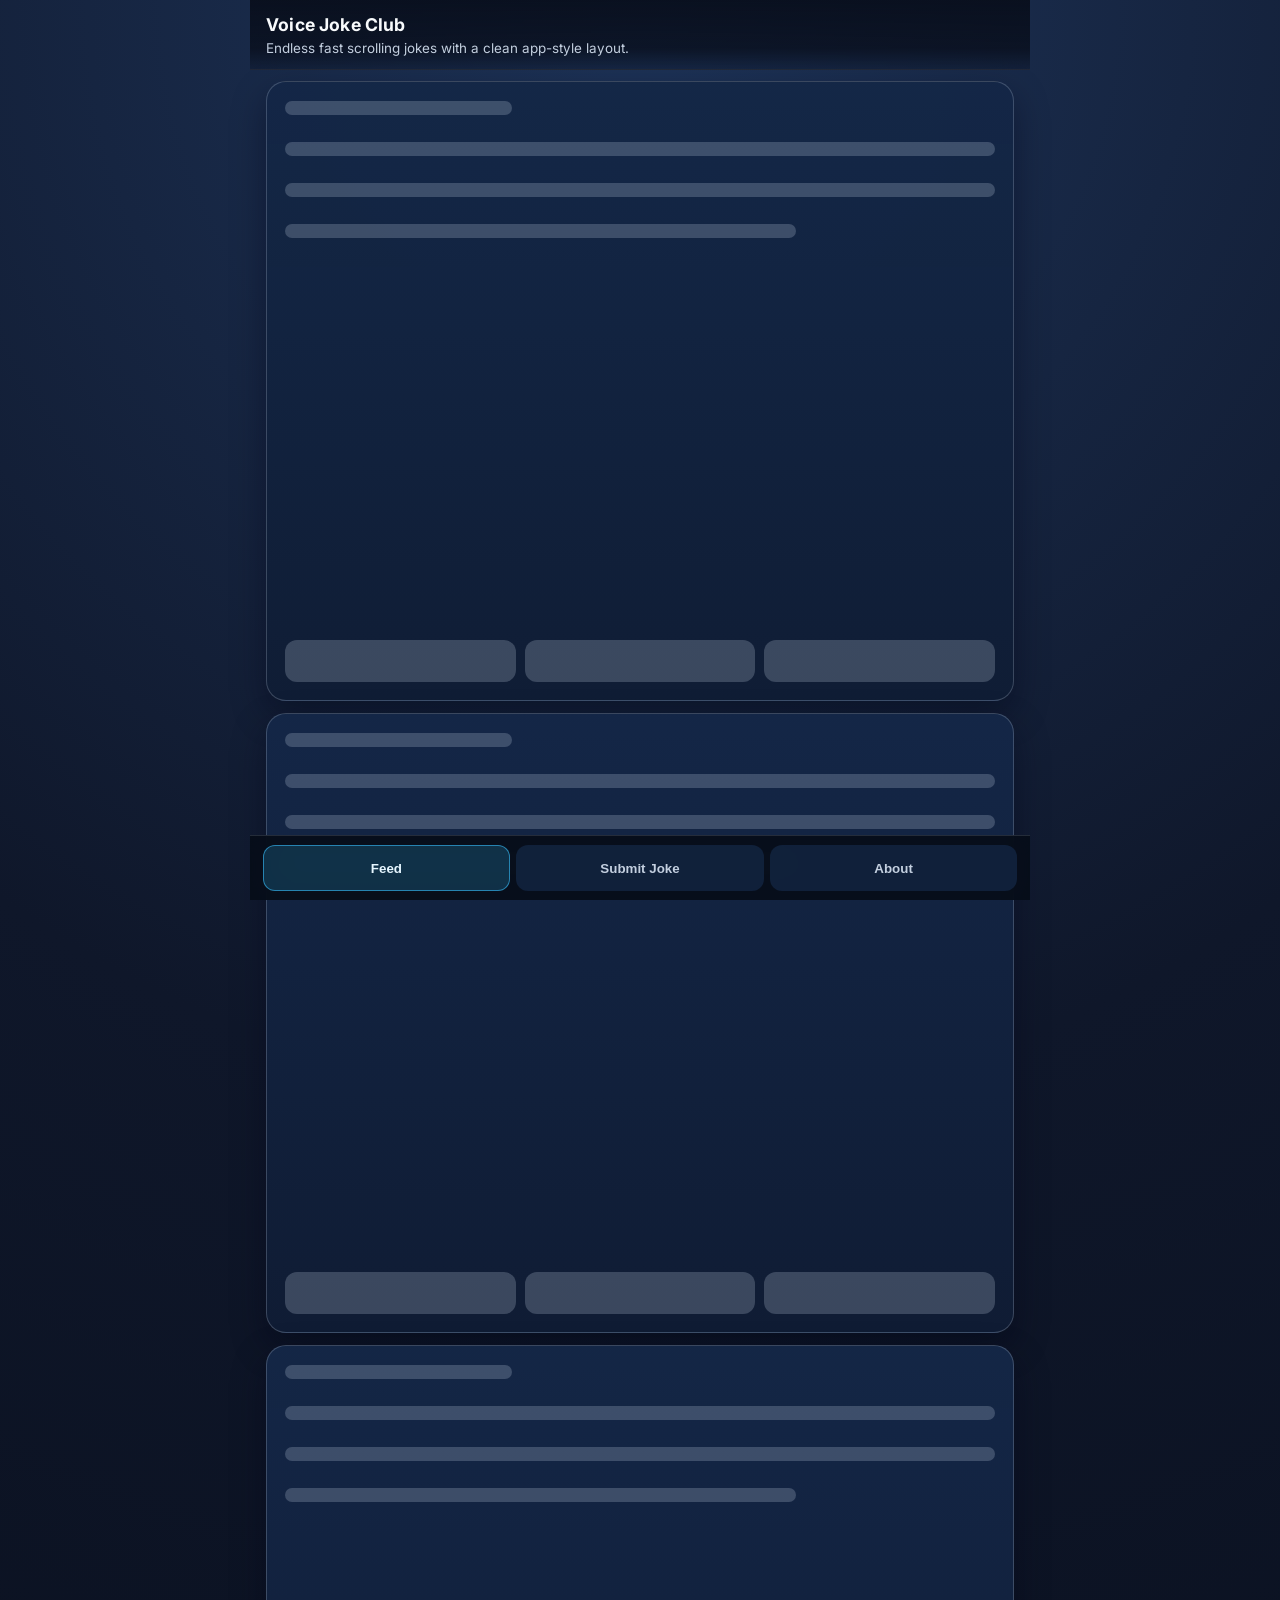
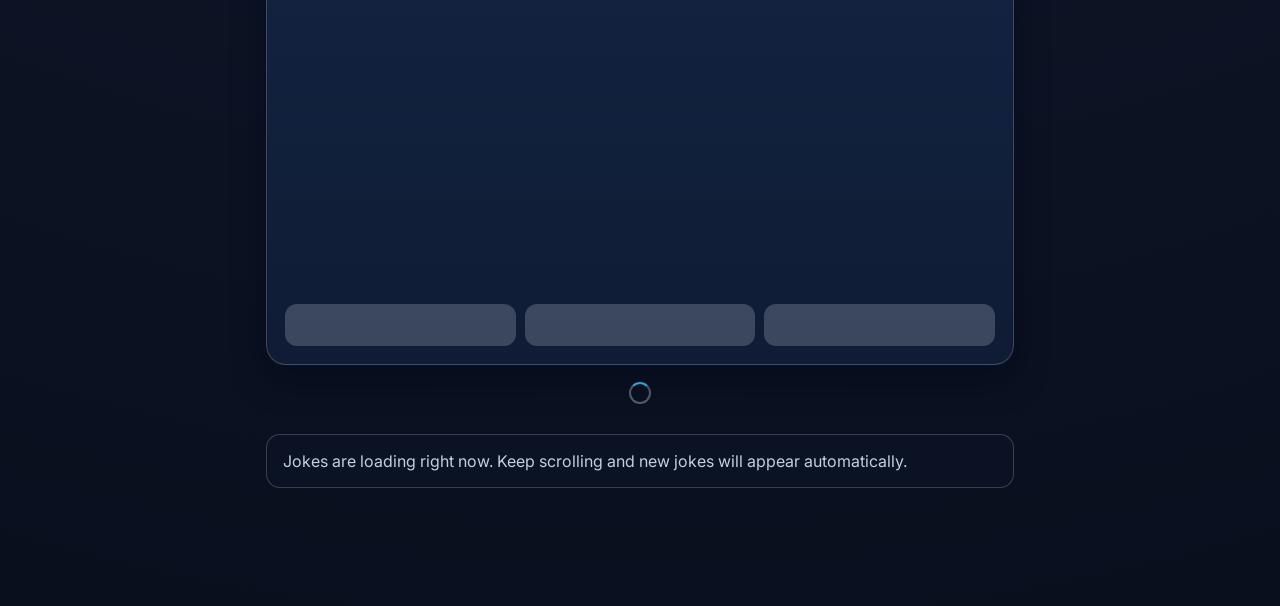
==== index.html @ 11e308ff "Refactor app shell with infinite feed and hidden monetization modules Co-authored-by: salimseydou-ma" ====
<!DOCTYPE html>
<html lang="en" dir="ltr">
<head>
  <meta charset="UTF-8" />
  <meta name="viewport" content="width=device-width, initial-scale=1.0, viewport-fit=cover" />
  <title>Voice Joke Club</title>
  <meta
    name="description"
    content="A modern mobile-first joke app with endless scrolling, fast loading, and smooth app-like navigation."
  />
  <meta name="theme-color" content="#0f172a" />
  <meta name="application-name" content="Voice Joke Club" />
  <meta name="apple-mobile-web-app-capable" content="yes" />
  <meta name="apple-mobile-web-app-status-bar-style" content="black-translucent" />
  <meta name="apple-mobile-web-app-title" content="Joke Club" />
  <link rel="manifest" href="/manifest.json" />
  <link rel="icon" href="/icons/original-icon.svg" type="image/svg+xml" />
  <link rel="icon" href="/icons/favicon-32.png" sizes="32x32" type="image/png" />
  <link rel="apple-touch-icon" sizes="180x180" href="/icons/apple-touch-icon.png" />
  <link rel="preconnect" href="https://fonts.googleapis.com" />
  <link rel="preconnect" href="https://fonts.gstatic.com" crossorigin />
  <link
    rel="stylesheet"
    href="https://fonts.googleapis.com/css2?family=Inter:wght@400;500;600;700&display=swap"
  />
  <link rel="stylesheet" href="/app/styles/app.css" />
</head>
<body>
  <div class="app-shell">
    <header class="app-header" aria-label="Voice Joke Club header">
      <h1 class="app-title">Voice Joke Club</h1>
      <p class="app-subtitle">Endless fast scrolling jokes with a clean app-style layout.</p>
    </header>

    <main class="app-main" id="app-main">
      <section class="app-view is-active" data-view="/feed" aria-label="Joke feed section">
        <div class="feed-list" data-feed-list aria-live="polite"></div>
        <div class="skeleton-host" data-feed-skeleton hidden></div>
        <div class="feed-loading" data-feed-loading hidden>
          <div class="spinner" aria-label="Loading more jokes" role="status"></div>
        </div>
        <div class="feed-empty" data-feed-empty hidden>
          Jokes are loading right now. Keep scrolling and new jokes will appear automatically.
        </div>
        <div data-feed-sentinel aria-hidden="true"></div>
      </section>

      <section class="app-view" data-view="/submit" hidden aria-label="Submit joke section">
        <article class="section-card">
          <h2 class="section-title">Submit a Joke</h2>
          <p class="section-copy">
            Share your best clean joke with the community. Submissions are reviewed and can appear in
            the live feed.
          </p>
          <form class="submit-form" data-submit-form>
            <label for="submit-joke-text" class="section-copy">Your joke</label>
            <textarea
              id="submit-joke-text"
              class="submit-textarea"
              data-submit-text
              maxlength="480"
              placeholder="Write your joke here..."
              required
            ></textarea>
            <div class="submit-footer">
              <span class="submit-counter" data-submit-counter>0/480</span>
              <button class="submit-button" data-submit-button type="submit">Submit Joke</button>
            </div>
          </form>
        </article>
      </section>

      <section class="app-view" data-view="/about" hidden aria-label="About section">
        <article class="section-card">
          <h2 class="section-title">About Voice Joke Club</h2>
          <p class="section-copy">
            Voice Joke Club is focused on one thing: fast, readable jokes in a mobile-first feed that
            feels smooth on every swipe. The app is optimized for performance, local saving, and
            effortless sharing.
          </p>
          <p class="section-copy">
            New jokes are fetched incrementally to keep loading light and responsive. You can keep
            scrolling and the feed will continue loading fresh content in the background.
          </p>
        </article>
      </section>

      <section class="app-view" data-view="/future-premium" hidden aria-label="Future premium info">
        <article class="section-card">
          <h2 class="section-title">Premium is under development</h2>
          <p class="section-copy">
            We are building premium capabilities carefully behind the scenes to ensure quality and
            reliability.
          </p>
          <p class="section-copy">
            Free jokes remain fully available while this work continues. Thanks for enjoying the app.
          </p>
        </article>
      </section>
    </main>

    <nav class="tab-bar" aria-label="Main app sections">
      <button class="tab-button is-active" data-tab-route="/feed" type="button">Feed</button>
      <button class="tab-button" data-tab-route="/submit" type="button">Submit Joke</button>
      <button class="tab-button" data-tab-route="/about" type="button">About</button>
    </nav>
    <div class="toast" data-toast role="status" aria-live="polite"></div>
  </div>

  <script type="module" src="/app/main.js"></script>
</body>
</html>
---- app/styles/app.css ----
:root {
  --bg: #0f172a;
  --surface: #111f3a;
  --surface-soft: #152948;
  --text: #f8fafc;
  --muted: #c3cfdf;
  --accent: #38bdf8;
  --accent-strong: #0ea5e9;
  --border: rgba(195, 207, 223, 0.24);
  --success: #22c55e;
  --danger: #ef4444;
  --safe-top: env(safe-area-inset-top, 0px);
  --safe-bottom: env(safe-area-inset-bottom, 0px);
}

* {
  box-sizing: border-box;
}

html,
body {
  margin: 0;
  min-height: 100%;
  font-family: "Inter", "Segoe UI", Roboto, Arial, sans-serif;
  background: radial-gradient(circle at top, #1d3358 0%, #0f172a 48%, #090f1d 100%);
  color: var(--text);
}

body {
  display: flex;
  justify-content: center;
}

.app-shell {
  width: 100%;
  max-width: 780px;
  min-height: 100vh;
  padding-bottom: calc(86px + var(--safe-bottom));
}

.app-header {
  position: sticky;
  top: 0;
  z-index: 20;
  padding: calc(0.9rem + var(--safe-top)) 1rem 0.8rem;
  backdrop-filter: blur(12px);
  background: linear-gradient(
    180deg,
    rgba(9, 15, 29, 0.95) 0%,
    rgba(9, 15, 29, 0.82) 70%,
    rgba(9, 15, 29, 0.32) 100%
  );
  border-bottom: 1px solid rgba(195, 207, 223, 0.12);
}

.app-title {
  margin: 0;
  font-size: 1.1rem;
  letter-spacing: 0.01em;
}

.app-subtitle {
  margin: 0.3rem 0 0;
  color: var(--muted);
  font-size: 0.84rem;
}

.app-main {
  padding: 0.7rem 0.8rem 1.2rem;
}

.app-view {
  display: none;
}

.app-view.is-active {
  display: block;
  animation: fade-in 200ms ease;
}

@keyframes fade-in {
  from {
    opacity: 0.2;
    transform: translateY(4px);
  }
  to {
    opacity: 1;
    transform: translateY(0);
  }
}

.feed-list {
  display: flex;
  flex-direction: column;
  gap: 0.75rem;
  scroll-snap-type: y proximity;
}

.joke-card {
  border: 1px solid var(--border);
  border-radius: 20px;
  background: linear-gradient(180deg, rgba(20, 39, 71, 0.98), rgba(16, 29, 53, 0.96));
  min-height: min(82vh, 640px);
  padding: 1rem;
  display: flex;
  flex-direction: column;
  justify-content: space-between;
  gap: 1rem;
  box-shadow: 0 14px 34px rgba(2, 6, 23, 0.4);
  scroll-snap-align: start;
}

.joke-card-header {
  display: flex;
  justify-content: space-between;
  align-items: center;
  gap: 0.6rem;
  font-size: 0.82rem;
  color: var(--muted);
}

.joke-source {
  padding: 0.24rem 0.56rem;
  border-radius: 999px;
  border: 1px solid var(--border);
  background: rgba(56, 189, 248, 0.08);
}

.joke-meta {
  font-weight: 600;
}

.joke-text {
  margin: 0;
  font-size: clamp(1.12rem, 1.4vw + 0.96rem, 1.6rem);
  line-height: 1.5;
  color: #f2f7ff;
  white-space: pre-line;
}

.joke-actions {
  display: grid;
  grid-template-columns: repeat(3, minmax(0, 1fr));
  gap: 0.55rem;
}

.action-button {
  min-height: 44px;
  border: 1px solid var(--border);
  border-radius: 12px;
  background: rgba(15, 23, 42, 0.46);
  color: var(--text);
  font-weight: 600;
  cursor: pointer;
}

.action-button:active {
  transform: scale(0.98);
}

.action-button[data-saved="true"] {
  border-color: rgba(34, 197, 94, 0.65);
  background: rgba(34, 197, 94, 0.15);
}

.feed-loading {
  display: flex;
  align-items: center;
  justify-content: center;
  min-height: 56px;
  color: var(--muted);
  font-size: 0.9rem;
}

.spinner {
  width: 22px;
  height: 22px;
  border-radius: 50%;
  border: 2px solid rgba(195, 207, 223, 0.4);
  border-top-color: var(--accent);
  animation: spin 0.8s linear infinite;
}

@keyframes spin {
  to {
    transform: rotate(360deg);
  }
}

.skeleton-host {
  display: grid;
  gap: 0.75rem;
}

.skeleton-card {
  min-height: min(70vh, 500px);
  overflow: hidden;
  position: relative;
}

.skeleton-card::after {
  content: "";
  position: absolute;
  inset: 0;
  transform: translateX(-100%);
  background: linear-gradient(
    90deg,
    rgba(255, 255, 255, 0) 0%,
    rgba(255, 255, 255, 0.12) 50%,
    rgba(255, 255, 255, 0) 100%
  );
  animation: shimmer 1.5s infinite;
}

@keyframes shimmer {
  to {
    transform: translateX(100%);
  }
}

.skeleton-line {
  height: 14px;
  border-radius: 8px;
  background: rgba(195, 207, 223, 0.24);
  margin-bottom: 0.7rem;
}

.skeleton-line.short {
  width: 32%;
}

.skeleton-line.medium {
  width: 72%;
}

.skeleton-actions {
  margin-top: auto;
  display: grid;
  grid-template-columns: repeat(3, minmax(0, 1fr));
  gap: 0.55rem;
}

.skeleton-chip {
  height: 42px;
  border-radius: 12px;
  background: rgba(195, 207, 223, 0.24);
}

.feed-empty {
  margin: 0.8rem 0;
  padding: 1rem;
  border: 1px solid var(--border);
  border-radius: 14px;
  background: rgba(15, 23, 42, 0.42);
  color: var(--muted);
}

.section-card {
  border: 1px solid var(--border);
  border-radius: 18px;
  background: rgba(17, 31, 58, 0.95);
  padding: 1rem;
}

.section-title {
  margin: 0;
  font-size: 1.15rem;
}

.section-copy {
  margin-top: 0.75rem;
  line-height: 1.6;
  color: var(--muted);
}

.submit-form {
  display: grid;
  gap: 0.75rem;
  margin-top: 0.8rem;
}

.submit-textarea {
  width: 100%;
  min-height: 190px;
  resize: vertical;
  border: 1px solid var(--border);
  border-radius: 14px;
  padding: 0.9rem;
  background: rgba(11, 19, 35, 0.82);
  color: var(--text);
  font: inherit;
  line-height: 1.5;
}

.submit-footer {
  display: flex;
  justify-content: space-between;
  align-items: center;
  gap: 0.7rem;
}

.submit-counter {
  font-size: 0.82rem;
  color: var(--muted);
}

.submit-button {
  min-height: 44px;
  padding: 0.5rem 1rem;
  border: 1px solid transparent;
  border-radius: 12px;
  background: linear-gradient(180deg, var(--accent), var(--accent-strong));
  color: #05263a;
  font-weight: 700;
  cursor: pointer;
}

.submit-button:disabled {
  opacity: 0.64;
  cursor: not-allowed;
}

.tab-bar {
  position: fixed;
  left: 50%;
  bottom: 0;
  transform: translateX(-50%);
  width: min(780px, 100%);
  display: grid;
  grid-template-columns: repeat(3, minmax(0, 1fr));
  gap: 0.4rem;
  padding: 0.55rem 0.8rem calc(0.55rem + var(--safe-bottom));
  border-top: 1px solid rgba(195, 207, 223, 0.16);
  background: rgba(7, 13, 25, 0.94);
  backdrop-filter: blur(12px);
  z-index: 30;
}

.tab-button {
  min-height: 46px;
  border: 1px solid transparent;
  border-radius: 12px;
  background: rgba(21, 41, 72, 0.7);
  color: var(--muted);
  font-weight: 600;
}

.tab-button.is-active {
  color: #e6f6ff;
  border-color: rgba(56, 189, 248, 0.6);
  background: rgba(56, 189, 248, 0.2);
}

.toast {
  position: fixed;
  left: 50%;
  bottom: calc(78px + var(--safe-bottom));
  transform: translate(-50%, 18px);
  border-radius: 11px;
  border: 1px solid transparent;
  padding: 0.6rem 0.9rem;
  font-size: 0.86rem;
  opacity: 0;
  pointer-events: none;
  transition: opacity 160ms ease, transform 160ms ease;
  z-index: 40;
}

.toast.is-visible {
  opacity: 1;
  transform: translate(-50%, 0);
}

.toast.is-success {
  background: rgba(34, 197, 94, 0.16);
  border-color: rgba(34, 197, 94, 0.48);
  color: #dcfce7;
}

.toast.is-error {
  background: rgba(239, 68, 68, 0.16);
  border-color: rgba(239, 68, 68, 0.48);
  color: #fee2e2;
}

@media (min-width: 768px) {
  .app-main {
    padding-inline: 1rem;
  }

  .joke-card {
    min-height: min(76vh, 620px);
    padding: 1.15rem;
  }

  .joke-actions {
    grid-template-columns: repeat(3, max-content);
    justify-content: end;
  }

  .action-button {
    min-width: 94px;
    padding-inline: 0.8rem;
  }
}
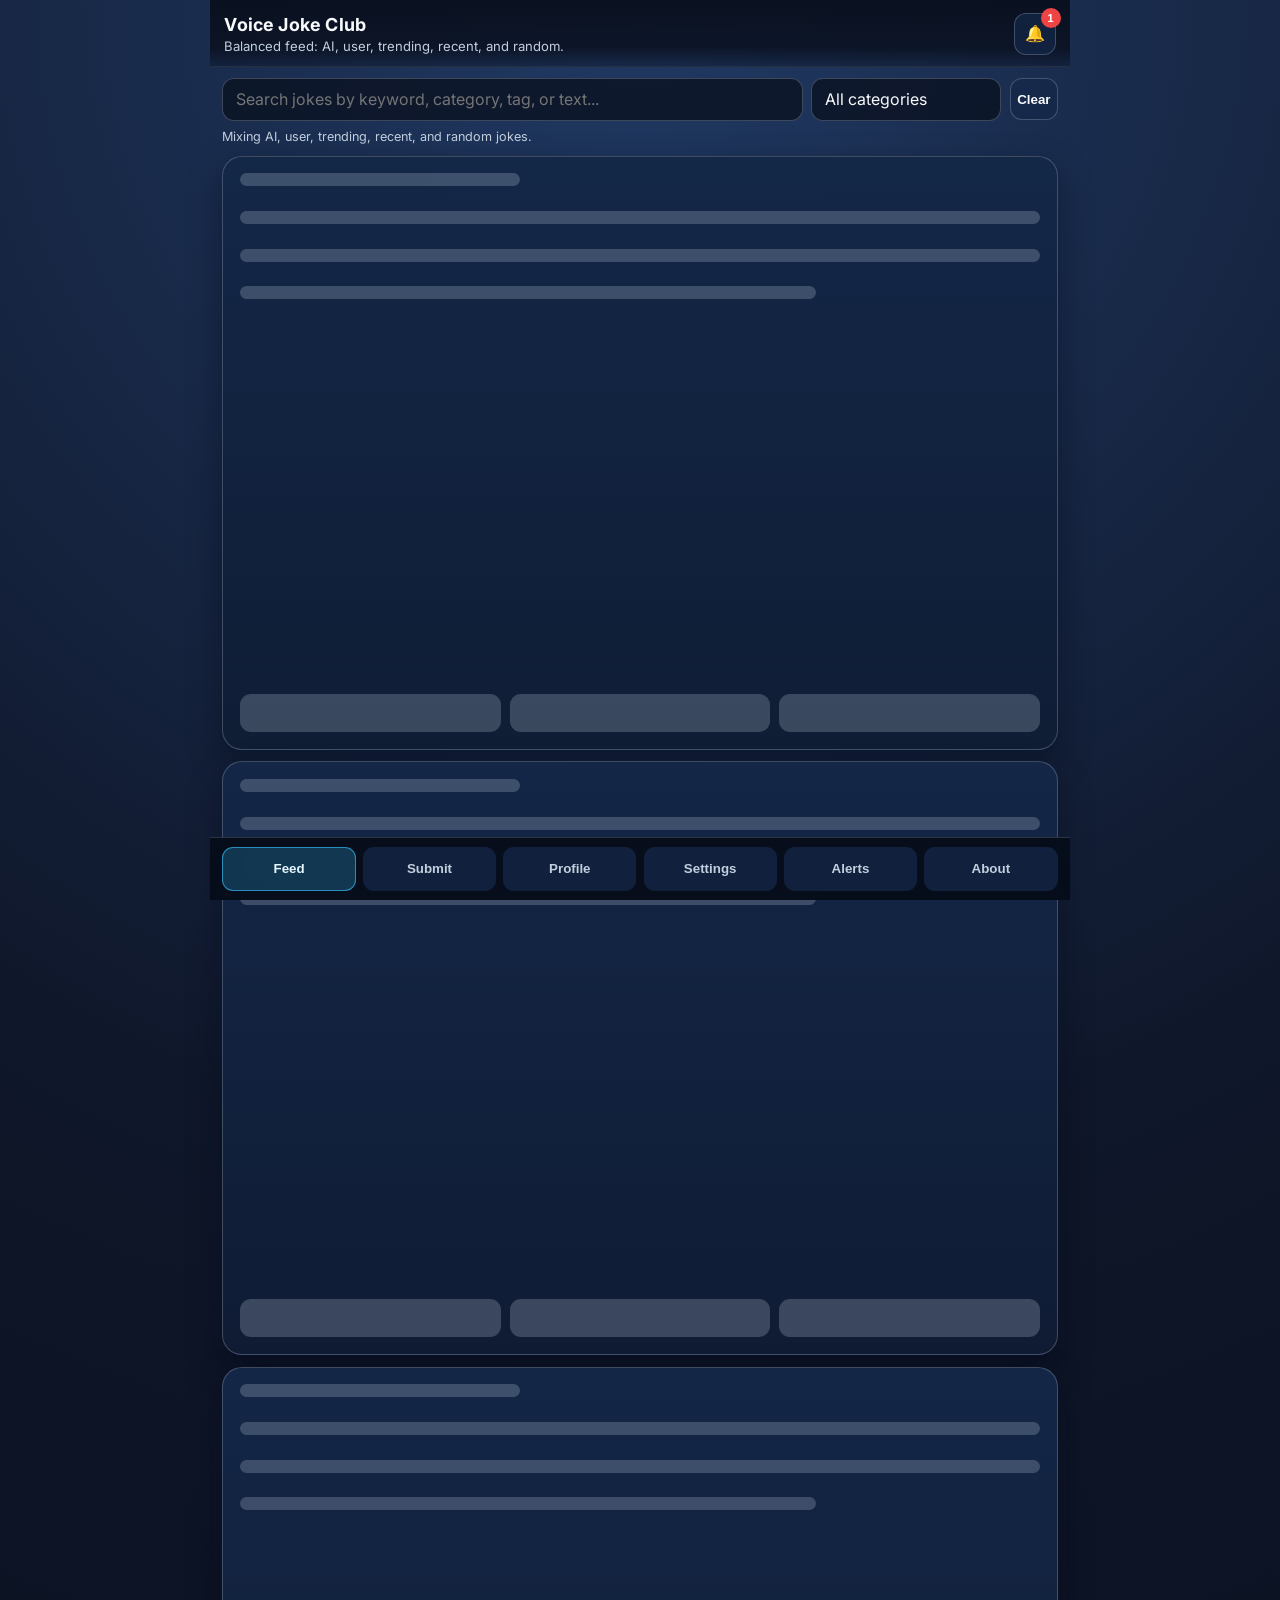
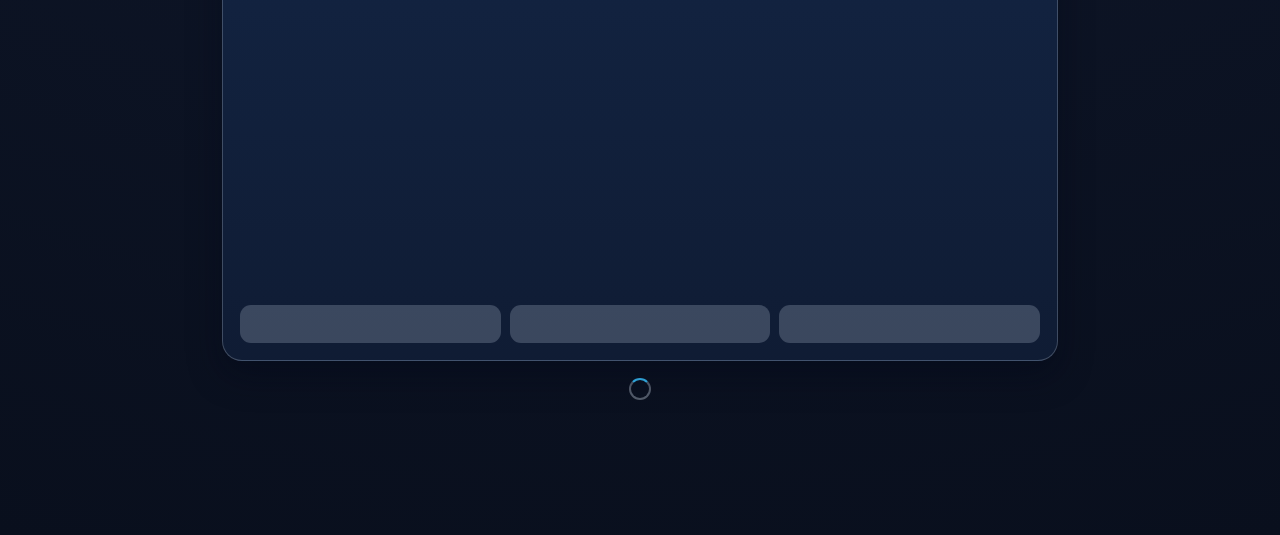
==== commit 2ddd5f79: "Upgrade app with mixed-source feed, search, interactions, auth, profile, settings, and notifications" ====
--- a/index.html
+++ b/index.html
@@ -6,10 +6,11 @@
   <title>Voice Joke Club</title>
   <meta
     name="description"
-    content="A modern mobile-first joke app with endless scrolling, fast loading, and smooth app-like navigation."
+    content="A mobile-first joke app with diverse infinite feed, search, interactions, profile tools, and smooth app navigation."
   />
   <meta name="theme-color" content="#0f172a" />
   <meta name="application-name" content="Voice Joke Club" />
+  <meta name="mobile-web-app-capable" content="yes" />
   <meta name="apple-mobile-web-app-capable" content="yes" />
   <meta name="apple-mobile-web-app-status-bar-style" content="black-translucent" />
   <meta name="apple-mobile-web-app-title" content="Joke Club" />
@@ -28,19 +29,54 @@
 <body>
   <div class="app-shell">
     <header class="app-header" aria-label="Voice Joke Club header">
-      <h1 class="app-title">Voice Joke Club</h1>
-      <p class="app-subtitle">Endless fast scrolling jokes with a clean app-style layout.</p>
+      <div class="app-header-row">
+        <div>
+          <h1 class="app-title">Voice Joke Club</h1>
+          <p class="app-subtitle">Balanced feed: AI, user, trending, recent, and random.</p>
+        </div>
+        <button class="icon-button" data-notifications-bell aria-label="Open notifications" aria-expanded="false">
+          <span aria-hidden="true">🔔</span>
+          <span class="notification-badge" data-notifications-badge hidden>0</span>
+        </button>
+      </div>
+
+      <section class="notification-panel" data-notification-panel hidden>
+        <div class="notification-panel-header">
+          <strong>Notifications</strong>
+          <button type="button" class="text-button" data-notification-panel-mark-all>Mark all read</button>
+        </div>
+        <div class="notification-panel-list" data-notification-panel-list></div>
+      </section>
     </header>
 
     <main class="app-main" id="app-main">
       <section class="app-view is-active" data-view="/feed" aria-label="Joke feed section">
+        <div class="feed-search">
+          <label class="sr-only" for="feed-search-input">Search jokes</label>
+          <input
+            id="feed-search-input"
+            data-feed-search-input
+            class="feed-search-input"
+            type="search"
+            placeholder="Search jokes by keyword, category, tag, or text..."
+            autocomplete="off"
+          />
+          <select data-feed-search-category class="feed-search-select" aria-label="Filter by category">
+            <option value="all">All categories</option>
+            <option value="random">Random</option>
+            <option value="dark">Dark</option>
+          </select>
+          <button type="button" class="feed-search-clear" data-feed-search-clear>Clear</button>
+          <p class="feed-search-meta" data-feed-search-meta></p>
+        </div>
+
         <div class="feed-list" data-feed-list aria-live="polite"></div>
         <div class="skeleton-host" data-feed-skeleton hidden></div>
         <div class="feed-loading" data-feed-loading hidden>
           <div class="spinner" aria-label="Loading more jokes" role="status"></div>
         </div>
         <div class="feed-empty" data-feed-empty hidden>
-          Jokes are loading right now. Keep scrolling and new jokes will appear automatically.
+          No jokes found. Try a new search term or keep scrolling for fresh content.
         </div>
         <div data-feed-sentinel aria-hidden="true"></div>
       </section>
@@ -49,8 +85,7 @@
         <article class="section-card">
           <h2 class="section-title">Submit a Joke</h2>
           <p class="section-copy">
-            Share your best clean joke with the community. Submissions are reviewed and can appear in
-            the live feed.
+            Share clean jokes with the community. Submissions can appear in the mixed feed.
           </p>
           <form class="submit-form" data-submit-form>
             <label for="submit-joke-text" class="section-copy">Your joke</label>
@@ -62,6 +97,19 @@
               placeholder="Write your joke here..."
               required
             ></textarea>
+            <div class="form-grid-two">
+              <label class="field-label">
+                Category
+                <select data-submit-category class="form-select">
+                  <option value="random">Random</option>
+                  <option value="dark">Dark</option>
+                </select>
+              </label>
+              <label class="field-label">
+                Tags (comma-separated)
+                <input type="text" data-submit-tags class="form-input" placeholder="work, family, tech" />
+              </label>
+            </div>
             <div class="submit-footer">
               <span class="submit-counter" data-submit-counter>0/480</span>
               <button class="submit-button" data-submit-button type="submit">Submit Joke</button>
@@ -70,17 +118,156 @@
         </article>
       </section>
 
+      <section class="app-view" data-view="/profile" hidden aria-label="Profile section">
+        <article class="section-card" data-profile-auth-card>
+          <h2 class="section-title">Sign in or create an account</h2>
+          <p class="section-copy">
+            Use username, email, and password. You may upload an optional profile picture.
+          </p>
+          <div class="profile-auth-grid">
+            <form class="mini-form" data-profile-login-form>
+              <h3 class="mini-form-title">Log in</h3>
+              <input class="form-input" type="email" name="email" placeholder="Email" required />
+              <input class="form-input" type="password" name="password" placeholder="Password" required />
+              <button class="submit-button" type="submit">Log in</button>
+            </form>
+
+            <form class="mini-form" data-profile-signup-form>
+              <h3 class="mini-form-title">Create account</h3>
+              <input class="form-input" type="text" name="username" placeholder="Username" required />
+              <input class="form-input" type="email" name="email" placeholder="Email" required />
+              <input class="form-input" type="password" name="password" placeholder="Password" required />
+              <label class="field-label">
+                Optional profile picture
+                <input class="form-input" type="file" name="avatar" accept="image/png,image/jpeg,image/webp" />
+              </label>
+              <button class="submit-button" type="submit">Create account</button>
+            </form>
+          </div>
+        </article>
+
+        <article class="section-card" data-profile-account-card hidden>
+          <div class="profile-summary">
+            <img src="" alt="Profile avatar" class="profile-avatar" data-profile-avatar />
+            <div>
+              <h2 class="section-title" data-profile-name>User</h2>
+              <p class="section-copy profile-email" data-profile-email></p>
+              <p class="section-copy profile-stats" data-profile-stats></p>
+            </div>
+            <button type="button" class="text-button" data-profile-logout>Log out</button>
+          </div>
+
+          <form class="mini-form" data-profile-edit-form>
+            <h3 class="mini-form-title">Edit account</h3>
+            <input class="form-input" type="text" name="displayName" placeholder="Display name" required />
+            <input class="form-input" type="text" name="phoneNumber" placeholder="Phone (optional)" />
+            <label class="field-label">
+              Update profile picture
+              <input class="form-input" type="file" name="avatar" accept="image/png,image/jpeg,image/webp" />
+            </label>
+            <button class="submit-button" type="submit">Save profile</button>
+          </form>
+
+          <div class="profile-collections">
+            <section class="mini-list-card">
+              <h3 class="mini-list-title">Saved jokes</h3>
+              <div data-profile-saved-list></div>
+            </section>
+            <section class="mini-list-card">
+              <h3 class="mini-list-title">Submitted jokes</h3>
+              <div data-profile-submitted-list></div>
+            </section>
+            <section class="mini-list-card">
+              <h3 class="mini-list-title">Reaction history</h3>
+              <div data-profile-reactions-list></div>
+            </section>
+          </div>
+        </article>
+      </section>
+
+      <section class="app-view" data-view="/settings" hidden aria-label="Settings section">
+        <article class="section-card">
+          <h2 class="section-title">Settings</h2>
+          <p class="section-copy">
+            Personal preferences, privacy controls, and social links are managed here only.
+          </p>
+          <form class="settings-form" data-settings-form>
+            <div class="settings-group">
+              <h3>Appearance</h3>
+              <label class="field-label">
+                Theme
+                <select name="theme" class="form-select">
+                  <option value="dark">Dark</option>
+                  <option value="light">Light</option>
+                  <option value="system">System</option>
+                </select>
+              </label>
+              <label class="checkbox-row">
+                <input type="checkbox" name="compactCards" />
+                Compact cards
+              </label>
+            </div>
+
+            <div class="settings-group">
+              <h3>Notifications</h3>
+              <label class="checkbox-row"><input type="checkbox" name="notifNewJokes" /> New jokes</label>
+              <label class="checkbox-row"><input type="checkbox" name="notifReplies" /> Comment replies</label>
+              <label class="checkbox-row"><input type="checkbox" name="notifUpdates" /> Feature updates</label>
+              <label class="checkbox-row"><input type="checkbox" name="notifActivity" /> User activity</label>
+            </div>
+
+            <div class="settings-group">
+              <h3>Privacy</h3>
+              <label class="field-label">
+                Profile visibility
+                <select name="profileVisibility" class="form-select">
+                  <option value="private">Private</option>
+                  <option value="friends">Friends only</option>
+                  <option value="public">Public</option>
+                </select>
+              </label>
+              <label class="checkbox-row">
+                <input type="checkbox" name="allowActivitySync" />
+                Allow activity sync
+              </label>
+            </div>
+
+            <div class="settings-group">
+              <h3>Social links (private in settings only)</h3>
+              <input class="form-input" type="url" name="socialWebsite" placeholder="Website URL" />
+              <input class="form-input" type="text" name="socialX" placeholder="X handle" />
+              <input class="form-input" type="text" name="socialInstagram" placeholder="Instagram handle" />
+              <input class="form-input" type="text" name="socialYoutube" placeholder="YouTube channel" />
+            </div>
+
+            <div class="submit-footer">
+              <button class="text-button" type="button" data-settings-reset>Reset</button>
+              <button class="submit-button" type="submit" data-settings-save>Save settings</button>
+            </div>
+          </form>
+        </article>
+      </section>
+
+      <section class="app-view" data-view="/notifications" hidden aria-label="Notifications section">
+        <article class="section-card">
+          <div class="section-title-row">
+            <h2 class="section-title">Notifications</h2>
+            <button type="button" class="text-button" data-notifications-mark-all>Mark all read</button>
+          </div>
+          <div data-notifications-list></div>
+        </article>
+      </section>
+
       <section class="app-view" data-view="/about" hidden aria-label="About section">
         <article class="section-card">
           <h2 class="section-title">About Voice Joke Club</h2>
           <p class="section-copy">
-            Voice Joke Club is focused on one thing: fast, readable jokes in a mobile-first feed that
-            feels smooth on every swipe. The app is optimized for performance, local saving, and
-            effortless sharing.
-          </p>
-          <p class="section-copy">
-            New jokes are fetched incrementally to keep loading light and responsive. You can keep
-            scrolling and the feed will continue loading fresh content in the background.
+            Voice Joke Club delivers a clean, app-style joke experience with smooth infinite scrolling,
+            search, reactions, comments, and local-first reliability.
+          </p>
+          <p class="section-copy">
+            Content is intentionally blended from multiple sources to keep your feed fresh and varied
+            while preserving fast mobile performance.
           </p>
         </article>
       </section>
@@ -101,7 +288,10 @@
 
     <nav class="tab-bar" aria-label="Main app sections">
       <button class="tab-button is-active" data-tab-route="/feed" type="button">Feed</button>
-      <button class="tab-button" data-tab-route="/submit" type="button">Submit Joke</button>
+      <button class="tab-button" data-tab-route="/submit" type="button">Submit</button>
+      <button class="tab-button" data-tab-route="/profile" type="button">Profile</button>
+      <button class="tab-button" data-tab-route="/settings" type="button">Settings</button>
+      <button class="tab-button" data-tab-route="/notifications" type="button">Alerts</button>
       <button class="tab-button" data-tab-route="/about" type="button">About</button>
     </nav>
     <div class="toast" data-toast role="status" aria-live="polite"></div>
--- a/app/styles/app.css
+++ b/app/styles/app.css
@@ -1,16 +1,31 @@
 :root {
   --bg: #0f172a;
   --surface: #111f3a;
-  --surface-soft: #152948;
+  --surface-strong: #0e1d36;
+  --surface-soft: #162b4a;
   --text: #f8fafc;
   --muted: #c3cfdf;
   --accent: #38bdf8;
   --accent-strong: #0ea5e9;
-  --border: rgba(195, 207, 223, 0.24);
+  --border: rgba(195, 207, 223, 0.26);
   --success: #22c55e;
   --danger: #ef4444;
   --safe-top: env(safe-area-inset-top, 0px);
   --safe-bottom: env(safe-area-inset-bottom, 0px);
+  --shadow: 0 14px 34px rgba(2, 6, 23, 0.42);
+}
+
+html[data-theme="light"] {
+  --bg: #f1f5f9;
+  --surface: #ffffff;
+  --surface-strong: #f8fafc;
+  --surface-soft: #e8f1fb;
+  --text: #0f172a;
+  --muted: #475569;
+  --accent: #0284c7;
+  --accent-strong: #0369a1;
+  --border: rgba(71, 85, 105, 0.28);
+  --shadow: 0 12px 26px rgba(15, 23, 42, 0.14);
 }
 
 * {
@@ -22,51 +37,143 @@
   margin: 0;
   min-height: 100%;
   font-family: "Inter", "Segoe UI", Roboto, Arial, sans-serif;
-  background: radial-gradient(circle at top, #1d3358 0%, #0f172a 48%, #090f1d 100%);
   color: var(--text);
+  background: radial-gradient(circle at top, #203963 0%, #0f172a 53%, #090f1d 100%);
+}
+
+html[data-theme="light"] body {
+  background: radial-gradient(circle at top, #dbeafe 0%, #eef2ff 54%, #e2e8f0 100%);
 }
 
 body {
   display: flex;
   justify-content: center;
+}
+
+.sr-only {
+  position: absolute;
+  width: 1px;
+  height: 1px;
+  margin: -1px;
+  padding: 0;
+  overflow: hidden;
+  clip: rect(0, 0, 0, 0);
+  border: 0;
 }
 
 .app-shell {
   width: 100%;
-  max-width: 780px;
+  max-width: 860px;
   min-height: 100vh;
-  padding-bottom: calc(86px + var(--safe-bottom));
+  padding-bottom: calc(98px + var(--safe-bottom));
 }
 
 .app-header {
   position: sticky;
   top: 0;
-  z-index: 20;
-  padding: calc(0.9rem + var(--safe-top)) 1rem 0.8rem;
+  z-index: 24;
+  padding: calc(0.8rem + var(--safe-top)) 0.9rem 0.7rem;
   backdrop-filter: blur(12px);
   background: linear-gradient(
     180deg,
     rgba(9, 15, 29, 0.95) 0%,
-    rgba(9, 15, 29, 0.82) 70%,
-    rgba(9, 15, 29, 0.32) 100%
+    rgba(9, 15, 29, 0.82) 72%,
+    rgba(9, 15, 29, 0.34) 100%
   );
-  border-bottom: 1px solid rgba(195, 207, 223, 0.12);
+  border-bottom: 1px solid rgba(195, 207, 223, 0.16);
+}
+
+html[data-theme="light"] .app-header {
+  background: linear-gradient(
+    180deg,
+    rgba(248, 250, 252, 0.97) 0%,
+    rgba(248, 250, 252, 0.88) 72%,
+    rgba(248, 250, 252, 0.44) 100%
+  );
+}
+
+.app-header-row {
+  display: flex;
+  align-items: center;
+  justify-content: space-between;
+  gap: 0.8rem;
 }
 
 .app-title {
   margin: 0;
-  font-size: 1.1rem;
+  font-size: 1.12rem;
   letter-spacing: 0.01em;
 }
 
 .app-subtitle {
-  margin: 0.3rem 0 0;
-  color: var(--muted);
-  font-size: 0.84rem;
+  margin: 0.2rem 0 0;
+  color: var(--muted);
+  font-size: 0.82rem;
+}
+
+.icon-button {
+  position: relative;
+  min-width: 42px;
+  min-height: 42px;
+  border-radius: 12px;
+  border: 1px solid var(--border);
+  background: rgba(20, 39, 71, 0.78);
+  color: var(--text);
+  font-size: 1rem;
+  cursor: pointer;
+}
+
+html[data-theme="light"] .icon-button {
+  background: rgba(255, 255, 255, 0.92);
+}
+
+.notification-badge {
+  position: absolute;
+  top: -6px;
+  right: -6px;
+  min-width: 20px;
+  height: 20px;
+  border-radius: 999px;
+  padding: 0 0.3rem;
+  display: inline-flex;
+  align-items: center;
+  justify-content: center;
+  background: var(--danger);
+  color: #ffffff;
+  font-size: 0.68rem;
+  font-weight: 700;
+}
+
+.notification-panel {
+  margin-top: 0.72rem;
+  border: 1px solid var(--border);
+  border-radius: 14px;
+  padding: 0.65rem;
+  background: rgba(17, 31, 58, 0.97);
+  box-shadow: var(--shadow);
+}
+
+html[data-theme="light"] .notification-panel {
+  background: rgba(255, 255, 255, 0.98);
+}
+
+.notification-panel-header {
+  display: flex;
+  justify-content: space-between;
+  align-items: center;
+  gap: 0.5rem;
+  margin-bottom: 0.55rem;
+}
+
+.notification-panel-list {
+  display: grid;
+  gap: 0.4rem;
+  max-height: 52vh;
+  overflow-y: auto;
 }
 
 .app-main {
-  padding: 0.7rem 0.8rem 1.2rem;
+  padding: 0.7rem 0.78rem 1.3rem;
 }
 
 .app-view {
@@ -89,10 +196,65 @@
   }
 }
 
+.feed-search {
+  display: grid;
+  grid-template-columns: minmax(0, 1fr);
+  gap: 0.55rem;
+  margin-bottom: 0.7rem;
+}
+
+.feed-search-input,
+.feed-search-select,
+.form-input,
+.form-select,
+.submit-textarea,
+.comment-input {
+  width: 100%;
+  min-height: 42px;
+  border: 1px solid var(--border);
+  border-radius: 12px;
+  background: rgba(11, 19, 35, 0.82);
+  color: var(--text);
+  padding: 0.64rem 0.76rem;
+  font: inherit;
+}
+
+html[data-theme="light"] .feed-search-input,
+html[data-theme="light"] .feed-search-select,
+html[data-theme="light"] .form-input,
+html[data-theme="light"] .form-select,
+html[data-theme="light"] .submit-textarea,
+html[data-theme="light"] .comment-input {
+  background: #ffffff;
+}
+
+.feed-search-select {
+  appearance: none;
+}
+
+.feed-search-clear {
+  min-height: 42px;
+  border-radius: 12px;
+  border: 1px solid var(--border);
+  background: rgba(20, 39, 71, 0.65);
+  color: var(--text);
+  font-weight: 600;
+}
+
+html[data-theme="light"] .feed-search-clear {
+  background: rgba(248, 250, 252, 0.98);
+}
+
+.feed-search-meta {
+  margin: 0;
+  color: var(--muted);
+  font-size: 0.79rem;
+}
+
 .feed-list {
   display: flex;
   flex-direction: column;
-  gap: 0.75rem;
+  gap: 0.72rem;
   scroll-snap-type: y proximity;
 }
 
@@ -100,22 +262,25 @@
   border: 1px solid var(--border);
   border-radius: 20px;
   background: linear-gradient(180deg, rgba(20, 39, 71, 0.98), rgba(16, 29, 53, 0.96));
-  min-height: min(82vh, 640px);
-  padding: 1rem;
+  min-height: min(78vh, 620px);
+  padding: 0.95rem;
   display: flex;
   flex-direction: column;
+  gap: 0.9rem;
+  box-shadow: var(--shadow);
+  scroll-snap-align: start;
+}
+
+html[data-theme="light"] .joke-card {
+  background: linear-gradient(180deg, #ffffff, #f8fbff);
+}
+
+.joke-card-header {
+  display: flex;
   justify-content: space-between;
-  gap: 1rem;
-  box-shadow: 0 14px 34px rgba(2, 6, 23, 0.4);
-  scroll-snap-align: start;
-}
-
-.joke-card-header {
-  display: flex;
-  justify-content: space-between;
   align-items: center;
   gap: 0.6rem;
-  font-size: 0.82rem;
+  font-size: 0.8rem;
   color: var(--muted);
 }
 
@@ -123,7 +288,8 @@
   padding: 0.24rem 0.56rem;
   border-radius: 999px;
   border: 1px solid var(--border);
-  background: rgba(56, 189, 248, 0.08);
+  background: rgba(56, 189, 248, 0.14);
+  font-weight: 600;
 }
 
 .joke-meta {
@@ -132,35 +298,156 @@
 
 .joke-text {
   margin: 0;
-  font-size: clamp(1.12rem, 1.4vw + 0.96rem, 1.6rem);
-  line-height: 1.5;
-  color: #f2f7ff;
+  font-size: clamp(1.05rem, 1.25vw + 0.92rem, 1.46rem);
+  line-height: 1.52;
   white-space: pre-line;
 }
 
+.joke-action-row {
+  display: flex;
+  flex-direction: column;
+  gap: 0.64rem;
+  margin-top: auto;
+}
+
+.reaction-bar {
+  display: flex;
+  flex-wrap: wrap;
+  gap: 0.42rem;
+}
+
+.reaction-button {
+  min-height: 36px;
+  padding: 0.3rem 0.46rem;
+  border-radius: 11px;
+  border: 1px solid var(--border);
+  background: rgba(15, 23, 42, 0.54);
+  color: var(--text);
+  display: inline-flex;
+  align-items: center;
+  gap: 0.28rem;
+  font-size: 0.8rem;
+  cursor: pointer;
+}
+
+.reaction-button.is-active {
+  border-color: rgba(56, 189, 248, 0.78);
+  background: rgba(56, 189, 248, 0.22);
+}
+
+html[data-theme="light"] .reaction-button {
+  background: rgba(248, 250, 252, 0.9);
+}
+
+.emoji-count {
+  color: var(--muted);
+  font-size: 0.74rem;
+  font-weight: 600;
+}
+
 .joke-actions {
   display: grid;
   grid-template-columns: repeat(3, minmax(0, 1fr));
-  gap: 0.55rem;
-}
-
-.action-button {
-  min-height: 44px;
-  border: 1px solid var(--border);
-  border-radius: 12px;
-  background: rgba(15, 23, 42, 0.46);
+  gap: 0.5rem;
+}
+
+.joke-actions.compact {
+  grid-template-columns: repeat(5, minmax(0, 1fr));
+}
+
+.action-button,
+.submit-button,
+.comment-submit,
+.text-button {
+  min-height: 40px;
+  border: 1px solid var(--border);
+  border-radius: 11px;
+  background: rgba(15, 23, 42, 0.52);
   color: var(--text);
   font-weight: 600;
   cursor: pointer;
-}
-
-.action-button:active {
-  transform: scale(0.98);
+  font: inherit;
+  padding: 0.42rem 0.58rem;
+}
+
+html[data-theme="light"] .action-button,
+html[data-theme="light"] .comment-submit,
+html[data-theme="light"] .text-button {
+  background: #ffffff;
 }
 
 .action-button[data-saved="true"] {
-  border-color: rgba(34, 197, 94, 0.65);
-  background: rgba(34, 197, 94, 0.15);
+  border-color: rgba(34, 197, 94, 0.7);
+  background: rgba(34, 197, 94, 0.16);
+}
+
+.submit-button {
+  border-color: transparent;
+  background: linear-gradient(180deg, var(--accent), var(--accent-strong));
+  color: #05263a;
+}
+
+.submit-button:disabled {
+  opacity: 0.66;
+  cursor: not-allowed;
+}
+
+.text-button {
+  background: transparent;
+}
+
+.comment-section {
+  border: 1px solid var(--border);
+  border-radius: 14px;
+  background: rgba(11, 19, 35, 0.72);
+  padding: 0.68rem;
+}
+
+html[data-theme="light"] .comment-section {
+  background: rgba(248, 250, 252, 0.98);
+}
+
+.comment-list {
+  display: grid;
+  gap: 0.5rem;
+  margin-bottom: 0.55rem;
+}
+
+.comment-item {
+  border: 1px solid var(--border);
+  border-radius: 10px;
+  padding: 0.45rem 0.55rem;
+  background: rgba(20, 39, 71, 0.38);
+}
+
+html[data-theme="light"] .comment-item {
+  background: #ffffff;
+}
+
+.comment-author {
+  font-size: 0.79rem;
+}
+
+.comment-text {
+  margin: 0.2rem 0 0;
+  font-size: 0.86rem;
+  color: var(--muted);
+}
+
+.comment-form {
+  display: grid;
+  grid-template-columns: minmax(0, 1fr) auto;
+  gap: 0.44rem;
+}
+
+.comment-submit {
+  min-width: 72px;
+}
+
+.comment-empty {
+  margin: 0;
+  color: var(--muted);
+  font-size: 0.82rem;
 }
 
 .feed-loading {
@@ -168,8 +455,6 @@
   align-items: center;
   justify-content: center;
   min-height: 56px;
-  color: var(--muted);
-  font-size: 0.9rem;
 }
 
 .spinner {
@@ -178,7 +463,7 @@
   border-radius: 50%;
   border: 2px solid rgba(195, 207, 223, 0.4);
   border-top-color: var(--accent);
-  animation: spin 0.8s linear infinite;
+  animation: spin 0.82s linear infinite;
 }
 
 @keyframes spin {
@@ -189,11 +474,11 @@
 
 .skeleton-host {
   display: grid;
-  gap: 0.75rem;
+  gap: 0.72rem;
 }
 
 .skeleton-card {
-  min-height: min(70vh, 500px);
+  min-height: min(58vh, 460px);
   overflow: hidden;
   position: relative;
 }
@@ -206,10 +491,10 @@
   background: linear-gradient(
     90deg,
     rgba(255, 255, 255, 0) 0%,
-    rgba(255, 255, 255, 0.12) 50%,
+    rgba(255, 255, 255, 0.13) 50%,
     rgba(255, 255, 255, 0) 100%
   );
-  animation: shimmer 1.5s infinite;
+  animation: shimmer 1.48s infinite;
 }
 
 @keyframes shimmer {
@@ -219,14 +504,14 @@
 }
 
 .skeleton-line {
-  height: 14px;
+  height: 13px;
   border-radius: 8px;
   background: rgba(195, 207, 223, 0.24);
-  margin-bottom: 0.7rem;
+  margin-bottom: 0.64rem;
 }
 
 .skeleton-line.short {
-  width: 32%;
+  width: 35%;
 }
 
 .skeleton-line.medium {
@@ -241,18 +526,22 @@
 }
 
 .skeleton-chip {
-  height: 42px;
-  border-radius: 12px;
+  height: 38px;
+  border-radius: 11px;
   background: rgba(195, 207, 223, 0.24);
 }
 
 .feed-empty {
-  margin: 0.8rem 0;
-  padding: 1rem;
+  margin: 0.65rem 0;
+  padding: 0.92rem;
   border: 1px solid var(--border);
   border-radius: 14px;
-  background: rgba(15, 23, 42, 0.42);
-  color: var(--muted);
+  background: rgba(15, 23, 42, 0.46);
+  color: var(--muted);
+}
+
+html[data-theme="light"] .feed-empty {
+  background: #ffffff;
 }
 
 .section-card {
@@ -262,62 +551,207 @@
   padding: 1rem;
 }
 
+html[data-theme="light"] .section-card {
+  background: rgba(255, 255, 255, 0.98);
+}
+
 .section-title {
   margin: 0;
-  font-size: 1.15rem;
+  font-size: 1.12rem;
+}
+
+.section-title-row {
+  display: flex;
+  align-items: center;
+  justify-content: space-between;
+  gap: 0.5rem;
 }
 
 .section-copy {
-  margin-top: 0.75rem;
-  line-height: 1.6;
-  color: var(--muted);
-}
-
-.submit-form {
-  display: grid;
-  gap: 0.75rem;
-  margin-top: 0.8rem;
+  margin-top: 0.7rem;
+  line-height: 1.55;
+  color: var(--muted);
+}
+
+.form-grid-two,
+.profile-auth-grid {
+  display: grid;
+  gap: 0.7rem;
+}
+
+.field-label {
+  display: grid;
+  gap: 0.35rem;
+  color: var(--muted);
+  font-size: 0.86rem;
+}
+
+.submit-form,
+.settings-form,
+.mini-form {
+  display: grid;
+  gap: 0.72rem;
+  margin-top: 0.74rem;
+}
+
+.mini-form-title {
+  margin: 0;
+  font-size: 0.98rem;
 }
 
 .submit-textarea {
-  width: 100%;
-  min-height: 190px;
+  min-height: 182px;
   resize: vertical;
-  border: 1px solid var(--border);
+  line-height: 1.5;
+}
+
+.submit-footer {
+  display: flex;
+  justify-content: space-between;
+  align-items: center;
+  gap: 0.7rem;
+}
+
+.submit-counter {
+  color: var(--muted);
+  font-size: 0.8rem;
+}
+
+.profile-summary {
+  display: grid;
+  grid-template-columns: auto 1fr auto;
+  align-items: center;
+  gap: 0.72rem;
+}
+
+.profile-avatar {
+  width: 62px;
+  height: 62px;
   border-radius: 14px;
-  padding: 0.9rem;
-  background: rgba(11, 19, 35, 0.82);
-  color: var(--text);
-  font: inherit;
-  line-height: 1.5;
-}
-
-.submit-footer {
+  border: 1px solid var(--border);
+  object-fit: cover;
+  background: rgba(195, 207, 223, 0.2);
+}
+
+.profile-email,
+.profile-stats {
+  margin-top: 0.25rem;
+}
+
+.profile-collections {
+  display: grid;
+  gap: 0.72rem;
+  margin-top: 0.92rem;
+}
+
+.mini-list-card {
+  border: 1px solid var(--border);
+  border-radius: 14px;
+  padding: 0.72rem;
+  background: rgba(11, 19, 35, 0.72);
+}
+
+html[data-theme="light"] .mini-list-card {
+  background: #f8fafc;
+}
+
+.mini-list-title {
+  margin: 0 0 0.52rem;
+  font-size: 0.92rem;
+}
+
+.mini-list-item {
+  border: 1px solid var(--border);
+  border-radius: 11px;
+  padding: 0.48rem 0.56rem;
+  margin-bottom: 0.5rem;
+  background: rgba(20, 39, 71, 0.35);
+}
+
+html[data-theme="light"] .mini-list-item {
+  background: #ffffff;
+}
+
+.mini-list-item p {
+  margin: 0;
+  font-size: 0.86rem;
+  line-height: 1.45;
+}
+
+.mini-list-meta {
+  display: inline-block;
+  margin-top: 0.28rem;
+  font-size: 0.74rem;
+  color: var(--muted);
+}
+
+.settings-group {
+  border: 1px solid var(--border);
+  border-radius: 13px;
+  padding: 0.7rem;
+  background: rgba(11, 19, 35, 0.72);
+  display: grid;
+  gap: 0.55rem;
+}
+
+html[data-theme="light"] .settings-group {
+  background: #f8fafc;
+}
+
+.settings-group h3 {
+  margin: 0;
+  font-size: 0.93rem;
+}
+
+.checkbox-row {
+  display: flex;
+  align-items: center;
+  gap: 0.48rem;
+  color: var(--muted);
+  font-size: 0.86rem;
+}
+
+.notification-item {
+  border: 1px solid var(--border);
+  border-radius: 12px;
+  padding: 0.55rem 0.62rem;
+  background: rgba(20, 39, 71, 0.32);
+}
+
+html[data-theme="light"] .notification-item {
+  background: #ffffff;
+}
+
+.notification-item.is-unread {
+  border-color: rgba(56, 189, 248, 0.62);
+  background: rgba(56, 189, 248, 0.16);
+}
+
+.notification-top {
   display: flex;
   justify-content: space-between;
   align-items: center;
-  gap: 0.7rem;
-}
-
-.submit-counter {
-  font-size: 0.82rem;
-  color: var(--muted);
-}
-
-.submit-button {
-  min-height: 44px;
-  padding: 0.5rem 1rem;
-  border: 1px solid transparent;
-  border-radius: 12px;
-  background: linear-gradient(180deg, var(--accent), var(--accent-strong));
-  color: #05263a;
-  font-weight: 700;
-  cursor: pointer;
-}
-
-.submit-button:disabled {
-  opacity: 0.64;
-  cursor: not-allowed;
+  gap: 0.5rem;
+}
+
+.notification-time {
+  color: var(--muted);
+  font-size: 0.74rem;
+}
+
+.notification-message {
+  margin: 0.34rem 0 0;
+  color: var(--muted);
+  font-size: 0.84rem;
+  line-height: 1.4;
+}
+
+.notification-type {
+  display: inline-flex;
+  margin-top: 0.34rem;
+  font-size: 0.72rem;
+  color: var(--muted);
+  text-transform: capitalize;
 }
 
 .tab-bar {
@@ -325,41 +759,61 @@
   left: 50%;
   bottom: 0;
   transform: translateX(-50%);
-  width: min(780px, 100%);
-  display: grid;
-  grid-template-columns: repeat(3, minmax(0, 1fr));
-  gap: 0.4rem;
-  padding: 0.55rem 0.8rem calc(0.55rem + var(--safe-bottom));
-  border-top: 1px solid rgba(195, 207, 223, 0.16);
-  background: rgba(7, 13, 25, 0.94);
+  width: min(860px, 100%);
+  display: flex;
+  gap: 0.44rem;
+  overflow-x: auto;
+  scrollbar-width: none;
+  padding: 0.55rem 0.78rem calc(0.58rem + var(--safe-bottom));
+  border-top: 1px solid rgba(195, 207, 223, 0.2);
+  background: rgba(7, 13, 25, 0.96);
   backdrop-filter: blur(12px);
-  z-index: 30;
+  z-index: 32;
+}
+
+.tab-bar::-webkit-scrollbar {
+  display: none;
+}
+
+html[data-theme="light"] .tab-bar {
+  background: rgba(248, 250, 252, 0.97);
 }
 
 .tab-button {
-  min-height: 46px;
+  flex: 1;
+  min-width: 92px;
+  min-height: 44px;
   border: 1px solid transparent;
-  border-radius: 12px;
-  background: rgba(21, 41, 72, 0.7);
+  border-radius: 11px;
+  background: rgba(21, 41, 72, 0.72);
   color: var(--muted);
   font-weight: 600;
+  white-space: nowrap;
+}
+
+html[data-theme="light"] .tab-button {
+  background: #ffffff;
 }
 
 .tab-button.is-active {
   color: #e6f6ff;
-  border-color: rgba(56, 189, 248, 0.6);
-  background: rgba(56, 189, 248, 0.2);
+  border-color: rgba(56, 189, 248, 0.65);
+  background: rgba(56, 189, 248, 0.24);
+}
+
+html[data-theme="light"] .tab-button.is-active {
+  color: #0c4a6e;
 }
 
 .toast {
   position: fixed;
   left: 50%;
-  bottom: calc(78px + var(--safe-bottom));
-  transform: translate(-50%, 18px);
+  bottom: calc(82px + var(--safe-bottom));
+  transform: translate(-50%, 16px);
   border-radius: 11px;
   border: 1px solid transparent;
   padding: 0.6rem 0.9rem;
-  font-size: 0.86rem;
+  font-size: 0.84rem;
   opacity: 0;
   pointer-events: none;
   transition: opacity 160ms ease, transform 160ms ease;
@@ -372,34 +826,50 @@
 }
 
 .toast.is-success {
-  background: rgba(34, 197, 94, 0.16);
-  border-color: rgba(34, 197, 94, 0.48);
+  background: rgba(34, 197, 94, 0.18);
+  border-color: rgba(34, 197, 94, 0.5);
   color: #dcfce7;
 }
 
 .toast.is-error {
-  background: rgba(239, 68, 68, 0.16);
+  background: rgba(239, 68, 68, 0.17);
   border-color: rgba(239, 68, 68, 0.48);
   color: #fee2e2;
 }
 
-@media (min-width: 768px) {
-  .app-main {
-    padding-inline: 1rem;
+@media (min-width: 720px) {
+  .feed-search {
+    grid-template-columns: minmax(0, 1fr) 190px auto;
+    align-items: center;
+  }
+
+  .feed-search-meta {
+    grid-column: 1 / -1;
+  }
+
+  .form-grid-two,
+  .profile-auth-grid {
+    grid-template-columns: repeat(2, minmax(0, 1fr));
   }
 
   .joke-card {
-    min-height: min(76vh, 620px);
-    padding: 1.15rem;
-  }
-
-  .joke-actions {
-    grid-template-columns: repeat(3, max-content);
-    justify-content: end;
-  }
-
-  .action-button {
-    min-width: 94px;
-    padding-inline: 0.8rem;
-  }
-}
+    min-height: min(66vh, 600px);
+    padding: 1.05rem;
+  }
+
+  .joke-action-row {
+    flex-direction: row;
+    justify-content: space-between;
+    align-items: flex-end;
+  }
+
+  .reaction-bar {
+    flex: 1;
+  }
+
+  .joke-actions.compact {
+    flex: 1;
+    max-width: 420px;
+    grid-template-columns: repeat(5, minmax(0, 1fr));
+  }
+}
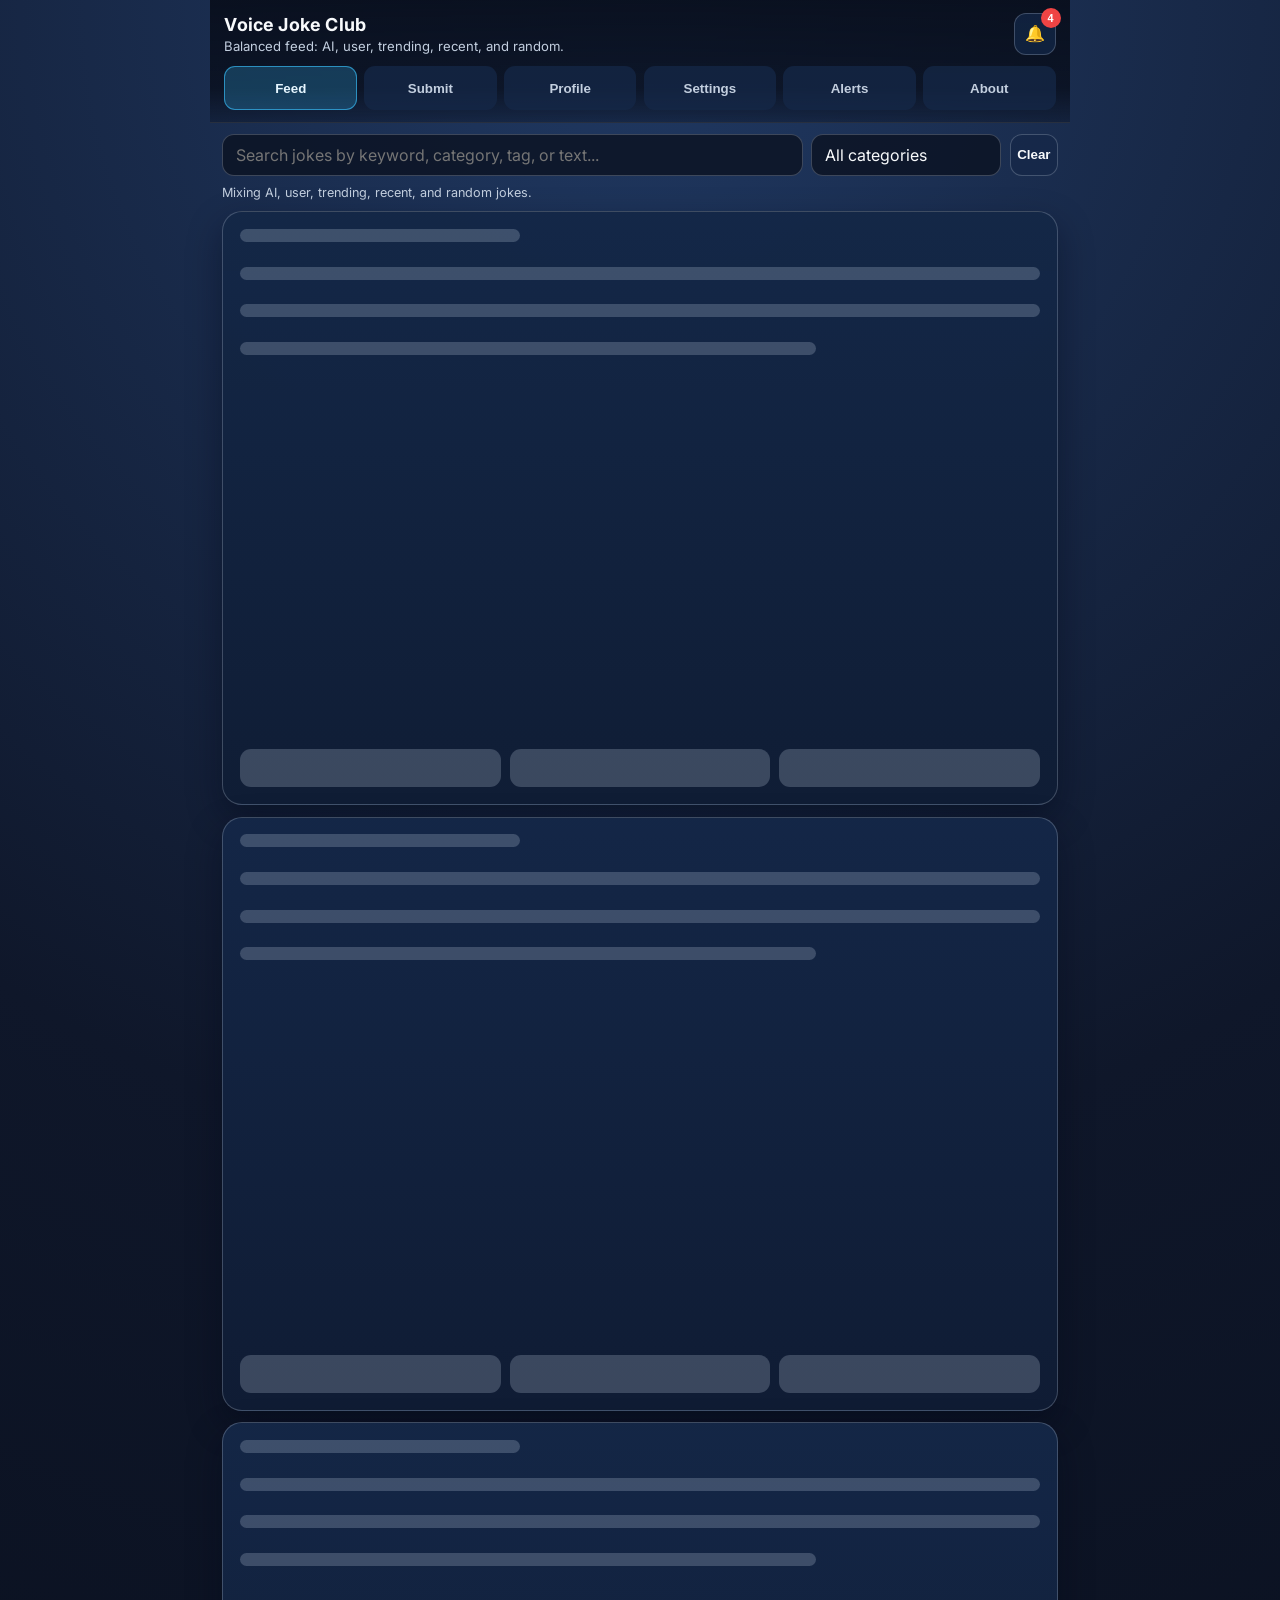
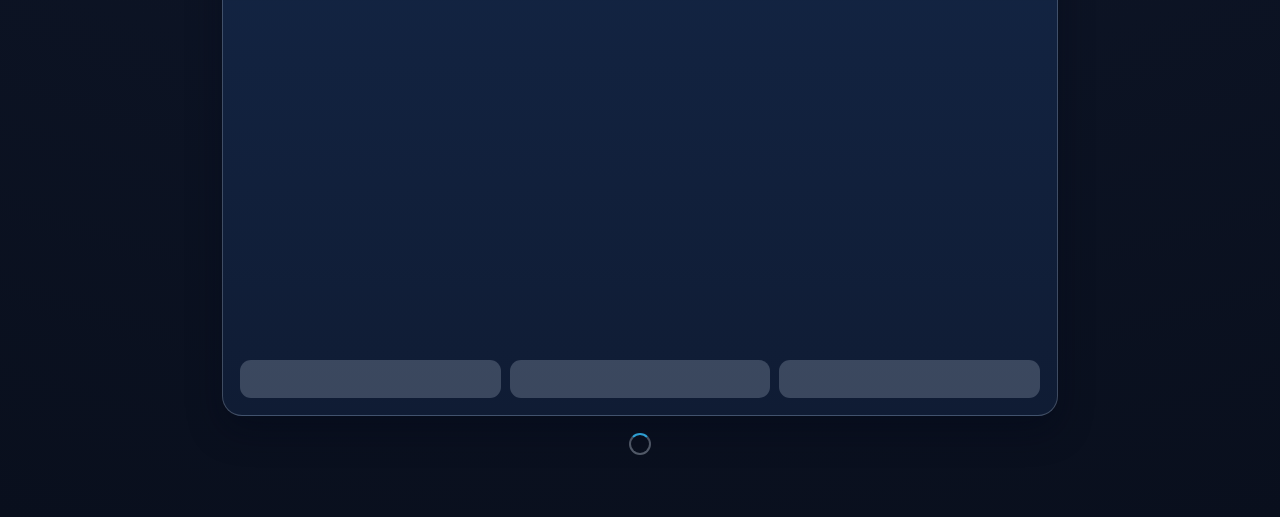
==== commit 84333118: "Move nav to top bar and enrich profile settings alerts about sections Co-authored-by: salimseydou-ma" ====
--- a/index.html
+++ b/index.html
@@ -40,6 +40,15 @@
         </button>
       </div>
 
+      <nav class="tab-bar top-nav" aria-label="Main app sections">
+        <button class="tab-button is-active" data-tab-route="/feed" type="button">Feed</button>
+        <button class="tab-button" data-tab-route="/submit" type="button">Submit</button>
+        <button class="tab-button" data-tab-route="/profile" type="button">Profile</button>
+        <button class="tab-button" data-tab-route="/settings" type="button">Settings</button>
+        <button class="tab-button" data-tab-route="/notifications" type="button">Alerts</button>
+        <button class="tab-button" data-tab-route="/about" type="button">About</button>
+      </nav>
+
       <section class="notification-panel" data-notification-panel hidden>
         <div class="notification-panel-header">
           <strong>Notifications</strong>
@@ -119,6 +128,32 @@
       </section>
 
       <section class="app-view" data-view="/profile" hidden aria-label="Profile section">
+        <article class="section-card">
+          <h2 class="section-title">Profile overview</h2>
+          <p class="section-copy">
+            Your profile keeps all account tools in one place: saved jokes, submitted jokes, reaction history,
+            and editable account details.
+          </p>
+          <div class="profile-overview-grid">
+            <div class="summary-chip">
+              <span class="summary-label">Saved jokes</span>
+              <strong data-profile-summary-saved>0</strong>
+            </div>
+            <div class="summary-chip">
+              <span class="summary-label">Submitted</span>
+              <strong data-profile-summary-submitted>0</strong>
+            </div>
+            <div class="summary-chip">
+              <span class="summary-label">Reactions</span>
+              <strong data-profile-summary-reactions>0</strong>
+            </div>
+            <div class="summary-chip">
+              <span class="summary-label">Comments</span>
+              <strong data-profile-summary-comments>0</strong>
+            </div>
+          </div>
+        </article>
+
         <article class="section-card" data-profile-auth-card>
           <h2 class="section-title">Sign in or create an account</h2>
           <p class="section-copy">
@@ -191,6 +226,24 @@
           <p class="section-copy">
             Personal preferences, privacy controls, and social links are managed here only.
           </p>
+          <div class="settings-overview-grid">
+            <div class="summary-chip">
+              <span class="summary-label">Notifications</span>
+              <strong>Local + scalable</strong>
+            </div>
+            <div class="summary-chip">
+              <span class="summary-label">Appearance</span>
+              <strong>Theme controls</strong>
+            </div>
+            <div class="summary-chip">
+              <span class="summary-label">Privacy</span>
+              <strong>User controlled</strong>
+            </div>
+            <div class="summary-chip">
+              <span class="summary-label">Social links</span>
+              <strong>Settings only</strong>
+            </div>
+          </div>
           <form class="settings-form" data-settings-form>
             <div class="settings-group">
               <h3>Appearance</h3>
@@ -254,6 +307,16 @@
             <h2 class="section-title">Notifications</h2>
             <button type="button" class="text-button" data-notifications-mark-all>Mark all read</button>
           </div>
+          <p class="section-copy">
+            You will receive local alerts for new jokes, replies, feature updates, and account activity.
+            This system is ready for future backend push integrations.
+          </p>
+          <div class="notification-info-grid">
+            <div class="summary-chip"><span class="summary-label">New jokes</span><strong>Enabled</strong></div>
+            <div class="summary-chip"><span class="summary-label">Replies</span><strong>Enabled</strong></div>
+            <div class="summary-chip"><span class="summary-label">Updates</span><strong>Enabled</strong></div>
+            <div class="summary-chip"><span class="summary-label">Activity</span><strong>Enabled</strong></div>
+          </div>
           <div data-notifications-list></div>
         </article>
       </section>
@@ -269,6 +332,32 @@
             Content is intentionally blended from multiple sources to keep your feed fresh and varied
             while preserving fast mobile performance.
           </p>
+          <div class="about-grid">
+            <section class="mini-list-card">
+              <h3 class="mini-list-title">Feed quality</h3>
+              <p class="section-copy">
+                Source balancing rotates AI, user, trending, recent, and random jokes to avoid repetitive streams.
+              </p>
+            </section>
+            <section class="mini-list-card">
+              <h3 class="mini-list-title">Interaction tools</h3>
+              <p class="section-copy">
+                Each joke supports reactions, comments, copy, share, save, and export as image with compact mobile UI.
+              </p>
+            </section>
+            <section class="mini-list-card">
+              <h3 class="mini-list-title">Account + controls</h3>
+              <p class="section-copy">
+                Profile and Settings provide account management, privacy controls, preferences, and private social links.
+              </p>
+            </section>
+            <section class="mini-list-card">
+              <h3 class="mini-list-title">Scalability</h3>
+              <p class="section-copy">
+                Core modules are built local-first with clear extension points for server sync and push infrastructure.
+              </p>
+            </section>
+          </div>
         </article>
       </section>
 
@@ -286,14 +375,6 @@
       </section>
     </main>
 
-    <nav class="tab-bar" aria-label="Main app sections">
-      <button class="tab-button is-active" data-tab-route="/feed" type="button">Feed</button>
-      <button class="tab-button" data-tab-route="/submit" type="button">Submit</button>
-      <button class="tab-button" data-tab-route="/profile" type="button">Profile</button>
-      <button class="tab-button" data-tab-route="/settings" type="button">Settings</button>
-      <button class="tab-button" data-tab-route="/notifications" type="button">Alerts</button>
-      <button class="tab-button" data-tab-route="/about" type="button">About</button>
-    </nav>
     <div class="toast" data-toast role="status" aria-live="polite"></div>
   </div>
 
--- a/app/styles/app.css
+++ b/app/styles/app.css
@@ -65,7 +65,7 @@
   width: 100%;
   max-width: 860px;
   min-height: 100vh;
-  padding-bottom: calc(98px + var(--safe-bottom));
+  padding-bottom: calc(24px + var(--safe-bottom));
 }
 
 .app-header {
@@ -172,6 +172,10 @@
   overflow-y: auto;
 }
 
+.top-nav {
+  margin-top: 0.72rem;
+}
+
 .app-main {
   padding: 0.7rem 0.78rem 1.3rem;
 }
@@ -644,6 +648,44 @@
   margin-top: 0.92rem;
 }
 
+.profile-overview-grid,
+.settings-overview-grid,
+.notification-info-grid {
+  display: grid;
+  grid-template-columns: repeat(2, minmax(0, 1fr));
+  gap: 0.55rem;
+  margin-top: 0.7rem;
+}
+
+.about-grid {
+  display: grid;
+  gap: 0.72rem;
+  margin-top: 0.82rem;
+}
+
+.summary-chip {
+  border: 1px solid var(--border);
+  border-radius: 12px;
+  padding: 0.6rem 0.62rem;
+  background: rgba(11, 19, 35, 0.72);
+  display: grid;
+  gap: 0.18rem;
+}
+
+html[data-theme="light"] .summary-chip {
+  background: #f8fafc;
+}
+
+.summary-label {
+  color: var(--muted);
+  font-size: 0.76rem;
+}
+
+.summary-chip strong {
+  font-size: 0.9rem;
+  line-height: 1.2;
+}
+
 .mini-list-card {
   border: 1px solid var(--border);
   border-radius: 14px;
@@ -755,40 +797,21 @@
 }
 
 .tab-bar {
-  position: fixed;
-  left: 50%;
-  bottom: 0;
-  transform: translateX(-50%);
-  width: min(860px, 100%);
-  display: flex;
+  width: 100%;
+  display: grid;
+  grid-template-columns: repeat(3, minmax(0, 1fr));
   gap: 0.44rem;
-  overflow-x: auto;
-  scrollbar-width: none;
-  padding: 0.55rem 0.78rem calc(0.58rem + var(--safe-bottom));
-  border-top: 1px solid rgba(195, 207, 223, 0.2);
-  background: rgba(7, 13, 25, 0.96);
-  backdrop-filter: blur(12px);
-  z-index: 32;
-}
-
-.tab-bar::-webkit-scrollbar {
-  display: none;
-}
-
-html[data-theme="light"] .tab-bar {
-  background: rgba(248, 250, 252, 0.97);
+  padding: 0;
 }
 
 .tab-button {
-  flex: 1;
-  min-width: 92px;
+  width: 100%;
   min-height: 44px;
   border: 1px solid transparent;
   border-radius: 11px;
   background: rgba(21, 41, 72, 0.72);
   color: var(--muted);
   font-weight: 600;
-  white-space: nowrap;
 }
 
 html[data-theme="light"] .tab-button {
@@ -808,7 +831,7 @@
 .toast {
   position: fixed;
   left: 50%;
-  bottom: calc(82px + var(--safe-bottom));
+  bottom: calc(18px + var(--safe-bottom));
   transform: translate(-50%, 16px);
   border-radius: 11px;
   border: 1px solid transparent;
@@ -872,4 +895,15 @@
     max-width: 420px;
     grid-template-columns: repeat(5, minmax(0, 1fr));
   }
-}
+
+  .tab-bar {
+    grid-template-columns: repeat(6, minmax(0, 1fr));
+  }
+
+  .about-grid {
+    display: grid;
+    grid-template-columns: repeat(2, minmax(0, 1fr));
+    gap: 0.72rem;
+    margin-top: 0.8rem;
+  }
+}
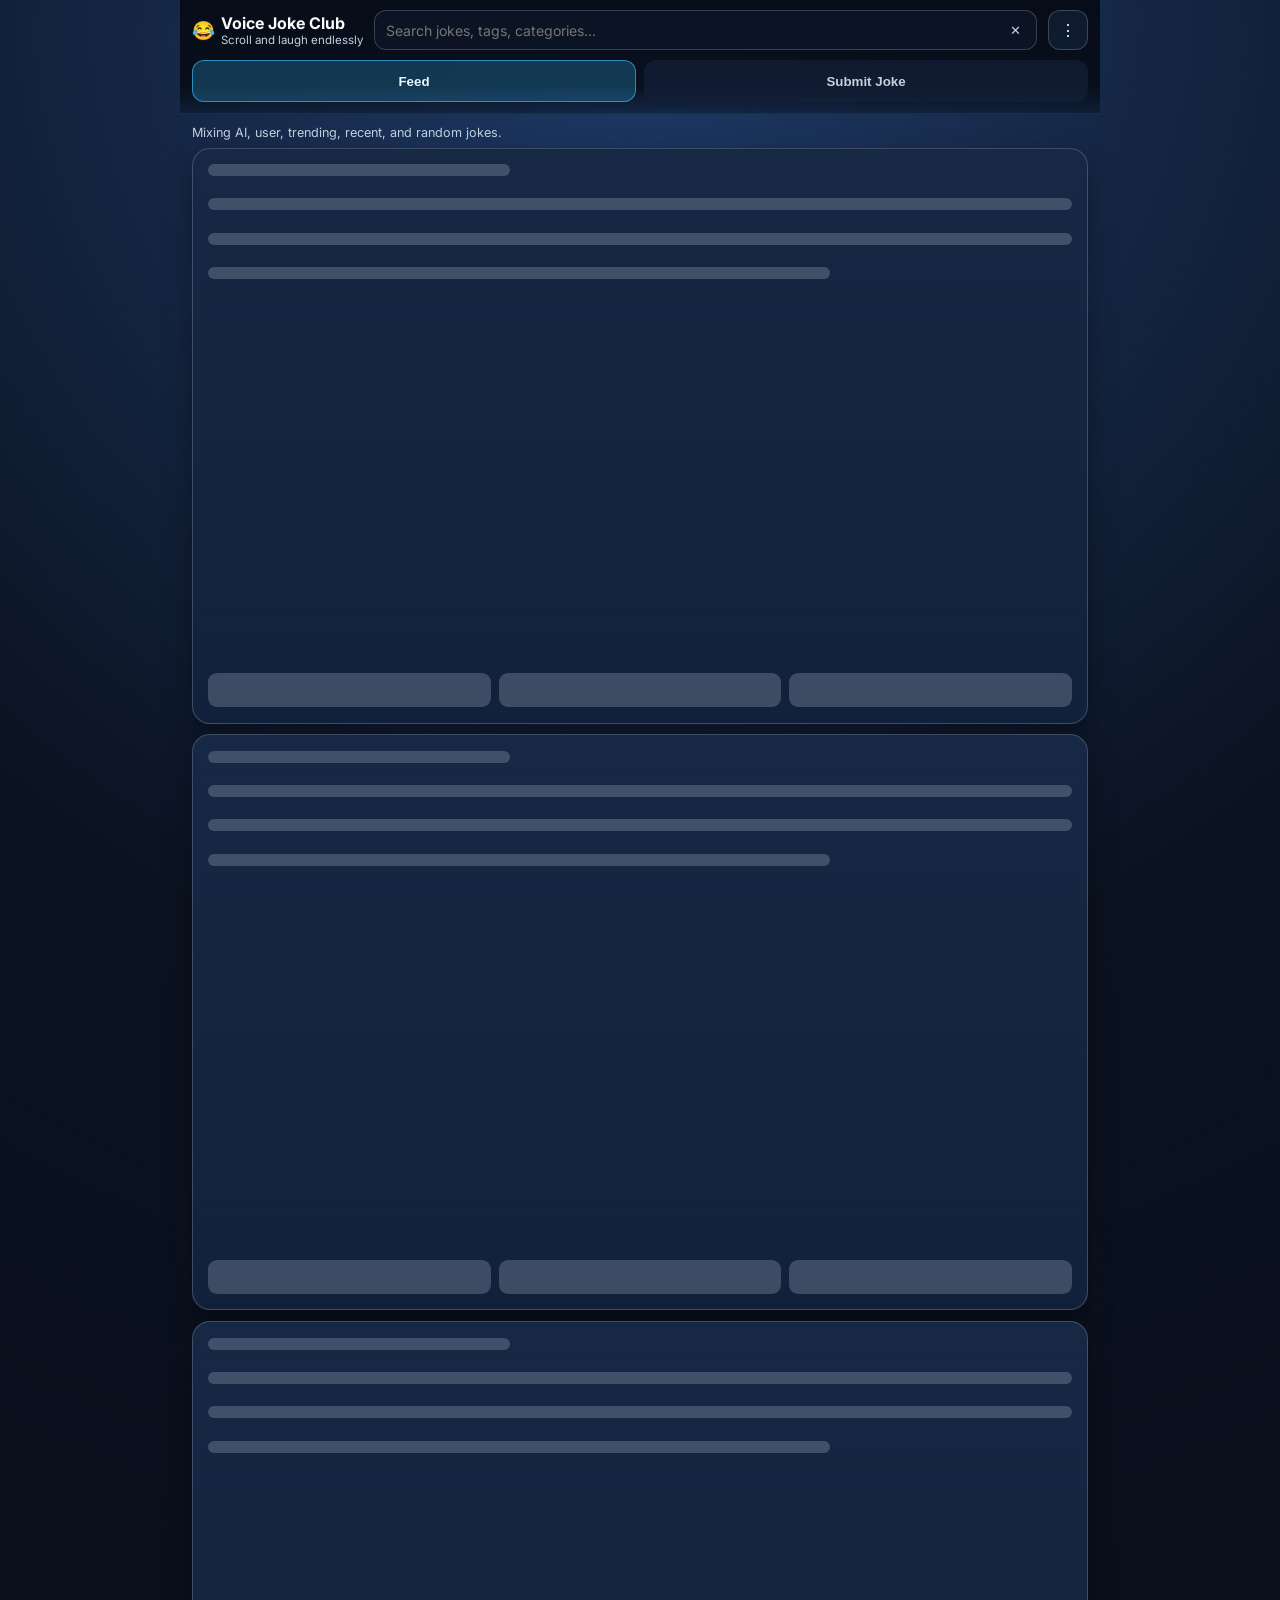
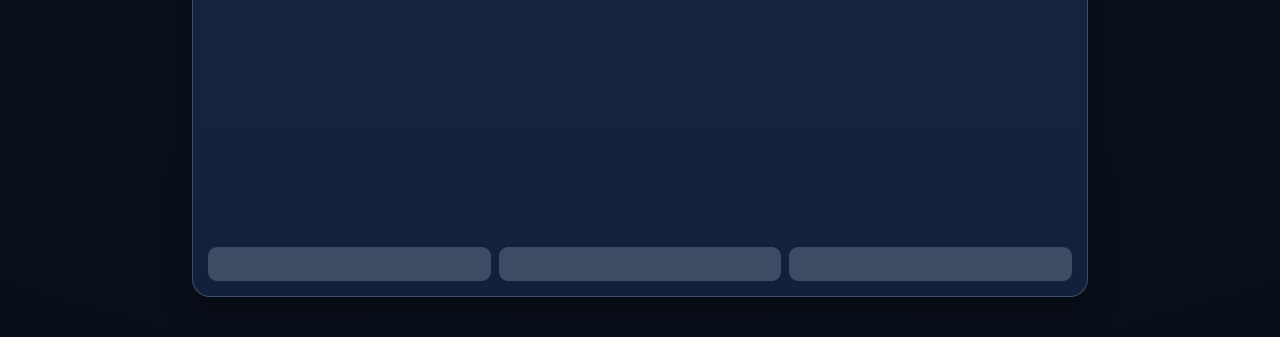
==== commit 7a3bd677: "Refine top-bar app layout with menu navigation and verified account flows Co-authored-by: salimseydo" ====
--- a/index.html
+++ b/index.html
@@ -6,7 +6,7 @@
   <title>Voice Joke Club</title>
   <meta
     name="description"
-    content="A mobile-first joke app with diverse infinite feed, search, interactions, profile tools, and smooth app navigation."
+    content="A mobile-first joke app with diverse infinite feed, account tools, and smooth modern app navigation."
   />
   <meta name="theme-color" content="#0f172a" />
   <meta name="application-name" content="Voice Joke Club" />
@@ -29,63 +29,75 @@
 <body>
   <div class="app-shell">
     <header class="app-header" aria-label="Voice Joke Club header">
-      <div class="app-header-row">
-        <div>
-          <h1 class="app-title">Voice Joke Club</h1>
-          <p class="app-subtitle">Balanced feed: AI, user, trending, recent, and random.</p>
-        </div>
-        <button class="icon-button" data-notifications-bell aria-label="Open notifications" aria-expanded="false">
-          <span aria-hidden="true">🔔</span>
-          <span class="notification-badge" data-notifications-badge hidden>0</span>
+      <div class="top-toolbar">
+        <div class="brand-block" role="img" aria-label="Voice Joke Club">
+          <span class="brand-emoji" aria-hidden="true">😂</span>
+          <div class="brand-text">
+            <strong class="app-title">Voice Joke Club</strong>
+            <span class="app-subtitle">Scroll and laugh endlessly</span>
+          </div>
+        </div>
+
+        <div class="global-search-wrap">
+          <label class="sr-only" for="global-search-input">Search jokes</label>
+          <input
+            id="global-search-input"
+            data-global-search-input
+            class="global-search-input"
+            type="search"
+            placeholder="Search jokes, tags, categories..."
+            autocomplete="off"
+          />
+          <button type="button" class="global-search-clear" data-global-search-clear aria-label="Clear search">
+            ✕
+          </button>
+        </div>
+
+        <button
+          class="icon-button menu-toggle"
+          data-overflow-menu-toggle
+          aria-label="Open app menu"
+          aria-expanded="false"
+        >
+          <span aria-hidden="true">⋮</span>
         </button>
       </div>
 
-      <nav class="tab-bar top-nav" aria-label="Main app sections">
+      <nav class="primary-tabs" aria-label="Primary app sections">
         <button class="tab-button is-active" data-tab-route="/feed" type="button">Feed</button>
-        <button class="tab-button" data-tab-route="/submit" type="button">Submit</button>
-        <button class="tab-button" data-tab-route="/profile" type="button">Profile</button>
-        <button class="tab-button" data-tab-route="/settings" type="button">Settings</button>
-        <button class="tab-button" data-tab-route="/notifications" type="button">Alerts</button>
-        <button class="tab-button" data-tab-route="/about" type="button">About</button>
+        <button class="tab-button" data-tab-route="/submit" type="button">Submit Joke</button>
       </nav>
 
-      <section class="notification-panel" data-notification-panel hidden>
-        <div class="notification-panel-header">
-          <strong>Notifications</strong>
-          <button type="button" class="text-button" data-notification-panel-mark-all>Mark all read</button>
-        </div>
-        <div class="notification-panel-list" data-notification-panel-list></div>
+      <section class="overflow-menu" data-overflow-menu hidden>
+        <div class="overflow-menu-header">
+          <strong>Menu</strong>
+          <button type="button" class="text-button" data-overflow-menu-close>Close</button>
+        </div>
+        <div class="overflow-menu-list">
+          <button class="menu-item" data-menu-route="/profile" type="button">Profile</button>
+          <button class="menu-item" data-menu-route="/settings" type="button">Settings</button>
+          <button class="menu-item" data-menu-route="/notifications" type="button">
+            Alerts / Notifications
+            <span class="menu-alert-badge" data-menu-alert-badge hidden>0</span>
+          </button>
+          <button class="menu-item" data-menu-route="/about" type="button">About / Creator</button>
+          <button class="menu-item" data-menu-route="/privacy" type="button">Privacy policy</button>
+          <button class="menu-item" data-menu-route="/help" type="button">Help center</button>
+          <button class="menu-item" data-menu-route="/contact" type="button">Contact support</button>
+        </div>
       </section>
     </header>
 
     <main class="app-main" id="app-main">
       <section class="app-view is-active" data-view="/feed" aria-label="Joke feed section">
-        <div class="feed-search">
-          <label class="sr-only" for="feed-search-input">Search jokes</label>
-          <input
-            id="feed-search-input"
-            data-feed-search-input
-            class="feed-search-input"
-            type="search"
-            placeholder="Search jokes by keyword, category, tag, or text..."
-            autocomplete="off"
-          />
-          <select data-feed-search-category class="feed-search-select" aria-label="Filter by category">
-            <option value="all">All categories</option>
-            <option value="random">Random</option>
-            <option value="dark">Dark</option>
-          </select>
-          <button type="button" class="feed-search-clear" data-feed-search-clear>Clear</button>
-          <p class="feed-search-meta" data-feed-search-meta></p>
-        </div>
-
+        <p class="feed-search-meta" data-feed-search-meta></p>
         <div class="feed-list" data-feed-list aria-live="polite"></div>
         <div class="skeleton-host" data-feed-skeleton hidden></div>
         <div class="feed-loading" data-feed-loading hidden>
           <div class="spinner" aria-label="Loading more jokes" role="status"></div>
         </div>
         <div class="feed-empty" data-feed-empty hidden>
-          No jokes found. Try a new search term or keep scrolling for fresh content.
+          No jokes found. Try a different search keyword or keep scrolling for fresh content.
         </div>
         <div data-feed-sentinel aria-hidden="true"></div>
       </section>
@@ -131,51 +143,60 @@
         <article class="section-card">
           <h2 class="section-title">Profile overview</h2>
           <p class="section-copy">
-            Your profile keeps all account tools in one place: saved jokes, submitted jokes, reaction history,
-            and editable account details.
+            Account details, saved jokes, submitted jokes, reaction history, and comment history are all managed here.
           </p>
           <div class="profile-overview-grid">
-            <div class="summary-chip">
-              <span class="summary-label">Saved jokes</span>
-              <strong data-profile-summary-saved>0</strong>
-            </div>
-            <div class="summary-chip">
-              <span class="summary-label">Submitted</span>
-              <strong data-profile-summary-submitted>0</strong>
-            </div>
-            <div class="summary-chip">
-              <span class="summary-label">Reactions</span>
-              <strong data-profile-summary-reactions>0</strong>
-            </div>
-            <div class="summary-chip">
-              <span class="summary-label">Comments</span>
-              <strong data-profile-summary-comments>0</strong>
-            </div>
+            <div class="summary-chip"><span class="summary-label">Saved jokes</span><strong data-profile-summary-saved>0</strong></div>
+            <div class="summary-chip"><span class="summary-label">Submitted</span><strong data-profile-summary-submitted>0</strong></div>
+            <div class="summary-chip"><span class="summary-label">Reactions</span><strong data-profile-summary-reactions>0</strong></div>
+            <div class="summary-chip"><span class="summary-label">Comments</span><strong data-profile-summary-comments>0</strong></div>
           </div>
         </article>
 
         <article class="section-card" data-profile-auth-card>
-          <h2 class="section-title">Sign in or create an account</h2>
-          <p class="section-copy">
-            Use username, email, and password. You may upload an optional profile picture.
+          <h2 class="section-title">Sign in or create account</h2>
+          <p class="section-copy">
+            Sign up with email/password and phone number. Verify email or phone before account creation.
+            Optional Google login is available.
           </p>
           <div class="profile-auth-grid">
             <form class="mini-form" data-profile-login-form>
               <h3 class="mini-form-title">Log in</h3>
-              <input class="form-input" type="email" name="email" placeholder="Email" required />
+              <input class="form-input" type="text" name="identifier" placeholder="Email or phone" required />
               <input class="form-input" type="password" name="password" placeholder="Password" required />
               <button class="submit-button" type="submit">Log in</button>
+              <button class="text-button" type="button" data-profile-google-login>Continue with Google</button>
             </form>
 
             <form class="mini-form" data-profile-signup-form>
               <h3 class="mini-form-title">Create account</h3>
               <input class="form-input" type="text" name="username" placeholder="Username" required />
               <input class="form-input" type="email" name="email" placeholder="Email" required />
+              <input class="form-input" type="tel" name="phoneNumber" placeholder="Phone number" required />
               <input class="form-input" type="password" name="password" placeholder="Password" required />
               <label class="field-label">
                 Optional profile picture
                 <input class="form-input" type="file" name="avatar" accept="image/png,image/jpeg,image/webp" />
               </label>
+
+              <div class="verification-box">
+                <div class="verification-actions">
+                  <button class="text-button" type="button" data-signup-send-email-code>Verify email</button>
+                  <button class="text-button" type="button" data-signup-send-phone-code>Verify phone</button>
+                </div>
+                <div class="verification-inline">
+                  <select class="form-select" data-signup-verification-target>
+                    <option value="email">Email code</option>
+                    <option value="phone">Phone code</option>
+                  </select>
+                  <input class="form-input" data-signup-verification-code type="text" placeholder="Enter 6-digit code" />
+                  <button class="submit-button" type="button" data-signup-verify-code>Confirm</button>
+                </div>
+                <p class="verification-status" data-signup-verification-status>
+                  Verify at least email or phone before creating the account.
+                </p>
+              </div>
+
               <button class="submit-button" type="submit">Create account</button>
             </form>
           </div>
@@ -187,6 +208,7 @@
             <div>
               <h2 class="section-title" data-profile-name>User</h2>
               <p class="section-copy profile-email" data-profile-email></p>
+              <p class="section-copy profile-phone" data-profile-phone></p>
               <p class="section-copy profile-stats" data-profile-stats></p>
             </div>
             <button type="button" class="text-button" data-profile-logout>Log out</button>
@@ -195,7 +217,7 @@
           <form class="mini-form" data-profile-edit-form>
             <h3 class="mini-form-title">Edit account</h3>
             <input class="form-input" type="text" name="displayName" placeholder="Display name" required />
-            <input class="form-input" type="text" name="phoneNumber" placeholder="Phone (optional)" />
+            <input class="form-input" type="text" name="phoneNumber" placeholder="Phone number" />
             <label class="field-label">
               Update profile picture
               <input class="form-input" type="file" name="avatar" accept="image/png,image/jpeg,image/webp" />
@@ -216,6 +238,10 @@
               <h3 class="mini-list-title">Reaction history</h3>
               <div data-profile-reactions-list></div>
             </section>
+            <section class="mini-list-card">
+              <h3 class="mini-list-title">Comment history</h3>
+              <div data-profile-comments-list></div>
+            </section>
           </div>
         </article>
       </section>
@@ -224,26 +250,22 @@
         <article class="section-card">
           <h2 class="section-title">Settings</h2>
           <p class="section-copy">
-            Personal preferences, privacy controls, and social links are managed here only.
+            Centralized preferences for notifications, appearance, privacy, social links, and account management.
           </p>
           <div class="settings-overview-grid">
-            <div class="summary-chip">
-              <span class="summary-label">Notifications</span>
-              <strong>Local + scalable</strong>
-            </div>
-            <div class="summary-chip">
-              <span class="summary-label">Appearance</span>
-              <strong>Theme controls</strong>
-            </div>
-            <div class="summary-chip">
-              <span class="summary-label">Privacy</span>
-              <strong>User controlled</strong>
-            </div>
-            <div class="summary-chip">
-              <span class="summary-label">Social links</span>
-              <strong>Settings only</strong>
-            </div>
-          </div>
+            <div class="summary-chip"><span class="summary-label">Notifications</span><strong>Local + scalable</strong></div>
+            <div class="summary-chip"><span class="summary-label">Appearance</span><strong>Theme controls</strong></div>
+            <div class="summary-chip"><span class="summary-label">Privacy</span><strong>User controlled</strong></div>
+            <div class="summary-chip"><span class="summary-label">Social links</span><strong>Settings only</strong></div>
+          </div>
+
+          <article class="mini-list-card settings-account-card">
+            <h3 class="mini-list-title">Personal account info</h3>
+            <p class="section-copy" data-settings-account-info>
+              Sign in to manage your account information.
+            </p>
+          </article>
+
           <form class="settings-form" data-settings-form>
             <div class="settings-group">
               <h3>Appearance</h3>
@@ -304,12 +326,11 @@
       <section class="app-view" data-view="/notifications" hidden aria-label="Notifications section">
         <article class="section-card">
           <div class="section-title-row">
-            <h2 class="section-title">Notifications</h2>
+            <h2 class="section-title">Alerts / Notifications</h2>
             <button type="button" class="text-button" data-notifications-mark-all>Mark all read</button>
           </div>
           <p class="section-copy">
-            You will receive local alerts for new jokes, replies, feature updates, and account activity.
-            This system is ready for future backend push integrations.
+            Alerts include new jokes, replies, app updates, and account activity. Ready for future backend push.
           </p>
           <div class="notification-info-grid">
             <div class="summary-chip"><span class="summary-label">New jokes</span><strong>Enabled</strong></div>
@@ -325,39 +346,77 @@
         <article class="section-card">
           <h2 class="section-title">About Voice Joke Club</h2>
           <p class="section-copy">
-            Voice Joke Club delivers a clean, app-style joke experience with smooth infinite scrolling,
-            search, reactions, comments, and local-first reliability.
-          </p>
-          <p class="section-copy">
-            Content is intentionally blended from multiple sources to keep your feed fresh and varied
-            while preserving fast mobile performance.
+            Voice Joke Club is a mobile-first joke app inspired by modern social feed experiences.
           </p>
           <div class="about-grid">
+            <section class="mini-list-card">
+              <h3 class="mini-list-title">About the creator</h3>
+              <p class="section-copy">
+                Built with focus on smooth UX, modular architecture, and scalable social interactions.
+              </p>
+            </section>
             <section class="mini-list-card">
               <h3 class="mini-list-title">Feed quality</h3>
               <p class="section-copy">
-                Source balancing rotates AI, user, trending, recent, and random jokes to avoid repetitive streams.
+                Source balancing rotates AI, user, trending, recent, and random jokes for a natural mix.
               </p>
             </section>
             <section class="mini-list-card">
               <h3 class="mini-list-title">Interaction tools</h3>
               <p class="section-copy">
-                Each joke supports reactions, comments, copy, share, save, and export as image with compact mobile UI.
+                Reactions, comments, copy, share, save, and image export are optimized for compact mobile cards.
               </p>
             </section>
             <section class="mini-list-card">
-              <h3 class="mini-list-title">Account + controls</h3>
+              <h3 class="mini-list-title">Future ready</h3>
               <p class="section-copy">
-                Profile and Settings provide account management, privacy controls, preferences, and private social links.
+                Local-first modules are ready for backend sync, server search, and scalable account infrastructure.
               </p>
             </section>
-            <section class="mini-list-card">
-              <h3 class="mini-list-title">Scalability</h3>
-              <p class="section-copy">
-                Core modules are built local-first with clear extension points for server sync and push infrastructure.
-              </p>
-            </section>
-          </div>
+          </div>
+        </article>
+      </section>
+
+      <section class="app-view" data-view="/privacy" hidden aria-label="Privacy policy section">
+        <article class="section-card">
+          <h2 class="section-title">Privacy policy</h2>
+          <p class="section-copy">
+            We store your local interactions and preferences on your device to improve app experience.
+            Account sessions and profile data use secure auth and are designed for future backend hardening.
+          </p>
+          <p class="section-copy">
+            Social links are private and only visible in Settings. No premium or monetization UI is shown while
+            monetization flags remain disabled.
+          </p>
+        </article>
+      </section>
+
+      <section class="app-view" data-view="/help" hidden aria-label="Help center section">
+        <article class="section-card">
+          <h2 class="section-title">Help center</h2>
+          <p class="section-copy">
+            Need assistance? Try these steps first:
+          </p>
+          <ul class="section-list">
+            <li>Refresh the app if the feed appears stale.</li>
+            <li>Check Settings for notifications and privacy preferences.</li>
+            <li>Use Profile to verify account and personal details.</li>
+            <li>Report issues through Contact support.</li>
+          </ul>
+        </article>
+      </section>
+
+      <section class="app-view" data-view="/contact" hidden aria-label="Contact support section">
+        <article class="section-card">
+          <h2 class="section-title">Contact support</h2>
+          <p class="section-copy">
+            For feedback or support requests, reach out through:
+          </p>
+          <ul class="section-list">
+            <li>Email: support@voicejokeclub.app</li>
+            <li>Community feedback: feedback@voicejokeclub.app</li>
+            <li>General contact: hello@voicejokeclub.app</li>
+          </ul>
         </article>
       </section>
 
@@ -365,8 +424,7 @@
         <article class="section-card">
           <h2 class="section-title">Premium is under development</h2>
           <p class="section-copy">
-            We are building premium capabilities carefully behind the scenes to ensure quality and
-            reliability.
+            We are building premium capabilities carefully behind the scenes to ensure quality and reliability.
           </p>
           <p class="section-copy">
             Free jokes remain fully available while this work continues. Thanks for enjoying the app.
--- a/app/styles/app.css
+++ b/app/styles/app.css
@@ -1,31 +1,31 @@
 :root {
-  --bg: #0f172a;
-  --surface: #111f3a;
-  --surface-strong: #0e1d36;
-  --surface-soft: #162b4a;
+  --bg: #0b1220;
+  --surface: #121d34;
+  --surface-soft: #1a2b49;
+  --surface-muted: #0f1a30;
   --text: #f8fafc;
-  --muted: #c3cfdf;
+  --muted: #c4d0df;
   --accent: #38bdf8;
   --accent-strong: #0ea5e9;
-  --border: rgba(195, 207, 223, 0.26);
+  --border: rgba(196, 208, 223, 0.24);
   --success: #22c55e;
   --danger: #ef4444;
   --safe-top: env(safe-area-inset-top, 0px);
   --safe-bottom: env(safe-area-inset-bottom, 0px);
-  --shadow: 0 14px 34px rgba(2, 6, 23, 0.42);
+  --shadow: 0 12px 28px rgba(0, 0, 0, 0.34);
 }
 
 html[data-theme="light"] {
-  --bg: #f1f5f9;
+  --bg: #eff4fb;
   --surface: #ffffff;
-  --surface-strong: #f8fafc;
-  --surface-soft: #e8f1fb;
+  --surface-soft: #f3f8ff;
+  --surface-muted: #edf2fa;
   --text: #0f172a;
-  --muted: #475569;
+  --muted: #4b5563;
   --accent: #0284c7;
   --accent-strong: #0369a1;
-  --border: rgba(71, 85, 105, 0.28);
-  --shadow: 0 12px 26px rgba(15, 23, 42, 0.14);
+  --border: rgba(15, 23, 42, 0.15);
+  --shadow: 0 10px 24px rgba(15, 23, 42, 0.12);
 }
 
 * {
@@ -37,17 +37,25 @@
   margin: 0;
   min-height: 100%;
   font-family: "Inter", "Segoe UI", Roboto, Arial, sans-serif;
+  background: radial-gradient(circle at top, #1e3a67 0%, #0b1220 50%, #090f1a 100%);
   color: var(--text);
-  background: radial-gradient(circle at top, #203963 0%, #0f172a 53%, #090f1d 100%);
 }
 
 html[data-theme="light"] body {
-  background: radial-gradient(circle at top, #dbeafe 0%, #eef2ff 54%, #e2e8f0 100%);
+  background: radial-gradient(circle at top, #dbeafe 0%, #eef2ff 50%, #e2e8f0 100%);
 }
 
 body {
   display: flex;
   justify-content: center;
+}
+
+a {
+  color: inherit;
+}
+
+[hidden] {
+  display: none !important;
 }
 
 .sr-only {
@@ -63,78 +71,206 @@
 
 .app-shell {
   width: 100%;
-  max-width: 860px;
+  max-width: 920px;
   min-height: 100vh;
-  padding-bottom: calc(24px + var(--safe-bottom));
+  padding-bottom: calc(20px + var(--safe-bottom));
 }
 
 .app-header {
   position: sticky;
   top: 0;
-  z-index: 24;
-  padding: calc(0.8rem + var(--safe-top)) 0.9rem 0.7rem;
-  backdrop-filter: blur(12px);
+  z-index: 40;
+  padding: calc(0.65rem + var(--safe-top)) 0.75rem 0.65rem;
+  border-bottom: 1px solid rgba(196, 208, 223, 0.16);
+  backdrop-filter: blur(14px);
   background: linear-gradient(
     180deg,
-    rgba(9, 15, 29, 0.95) 0%,
-    rgba(9, 15, 29, 0.82) 72%,
-    rgba(9, 15, 29, 0.34) 100%
+    rgba(6, 11, 21, 0.95) 0%,
+    rgba(6, 11, 21, 0.87) 75%,
+    rgba(6, 11, 21, 0.35) 100%
   );
-  border-bottom: 1px solid rgba(195, 207, 223, 0.16);
 }
 
 html[data-theme="light"] .app-header {
   background: linear-gradient(
     180deg,
-    rgba(248, 250, 252, 0.97) 0%,
-    rgba(248, 250, 252, 0.88) 72%,
+    rgba(248, 250, 252, 0.96) 0%,
+    rgba(248, 250, 252, 0.9) 75%,
     rgba(248, 250, 252, 0.44) 100%
   );
 }
 
-.app-header-row {
-  display: flex;
-  align-items: center;
-  justify-content: space-between;
-  gap: 0.8rem;
+.top-toolbar {
+  display: grid;
+  grid-template-columns: auto minmax(0, 1fr) auto;
+  align-items: center;
+  gap: 0.55rem;
+}
+
+.brand-block {
+  display: inline-flex;
+  align-items: center;
+  gap: 0.38rem;
+  min-width: 0;
+}
+
+.brand-emoji {
+  font-size: 1.15rem;
+}
+
+.brand-text {
+  display: grid;
+  gap: 0.05rem;
 }
 
 .app-title {
-  margin: 0;
-  font-size: 1.12rem;
-  letter-spacing: 0.01em;
+  font-size: 0.94rem;
+  line-height: 1.2;
 }
 
 .app-subtitle {
-  margin: 0.2rem 0 0;
-  color: var(--muted);
-  font-size: 0.82rem;
+  color: var(--muted);
+  font-size: 0.68rem;
+  line-height: 1.1;
+}
+
+.global-search-wrap {
+  position: relative;
+  display: flex;
+  align-items: center;
+}
+
+.global-search-input {
+  width: 100%;
+  min-height: 40px;
+  border: 1px solid var(--border);
+  border-radius: 12px;
+  background: rgba(14, 23, 40, 0.82);
+  color: var(--text);
+  padding: 0.58rem 2.1rem 0.58rem 0.68rem;
+  font: inherit;
+  font-size: 0.88rem;
+}
+
+html[data-theme="light"] .global-search-input {
+  background: #ffffff;
+}
+
+.global-search-clear {
+  position: absolute;
+  right: 6px;
+  min-width: 30px;
+  min-height: 30px;
+  border-radius: 10px;
+  border: 1px solid transparent;
+  background: transparent;
+  color: var(--muted);
+  cursor: pointer;
 }
 
 .icon-button {
-  position: relative;
-  min-width: 42px;
-  min-height: 42px;
+  min-width: 40px;
+  min-height: 40px;
   border-radius: 12px;
   border: 1px solid var(--border);
-  background: rgba(20, 39, 71, 0.78);
+  background: rgba(20, 33, 58, 0.7);
   color: var(--text);
   font-size: 1rem;
   cursor: pointer;
 }
 
 html[data-theme="light"] .icon-button {
-  background: rgba(255, 255, 255, 0.92);
-}
-
-.notification-badge {
+  background: rgba(255, 255, 255, 0.88);
+}
+
+.primary-tabs {
+  display: grid;
+  grid-template-columns: repeat(2, minmax(0, 1fr));
+  gap: 0.5rem;
+  margin-top: 0.62rem;
+}
+
+.tab-button {
+  width: 100%;
+  min-height: 42px;
+  border-radius: 12px;
+  border: 1px solid transparent;
+  background: rgba(20, 33, 58, 0.68);
+  color: var(--muted);
+  font-weight: 600;
+  cursor: pointer;
+}
+
+html[data-theme="light"] .tab-button {
+  background: #ffffff;
+}
+
+.tab-button.is-active {
+  color: #e6f6ff;
+  border-color: rgba(56, 189, 248, 0.66);
+  background: rgba(56, 189, 248, 0.24);
+}
+
+html[data-theme="light"] .tab-button.is-active {
+  color: #0c4a6e;
+}
+
+.overflow-menu {
   position: absolute;
-  top: -6px;
-  right: -6px;
+  top: calc(100% + 6px);
+  right: 0.75rem;
+  width: min(280px, calc(100vw - 1.5rem));
+  max-height: 68vh;
+  overflow-y: auto;
+  border: 1px solid var(--border);
+  border-radius: 14px;
+  background: rgba(16, 27, 49, 0.98);
+  box-shadow: var(--shadow);
+  padding: 0.56rem;
+}
+
+html[data-theme="light"] .overflow-menu {
+  background: rgba(255, 255, 255, 0.99);
+}
+
+.overflow-menu-header {
+  display: flex;
+  align-items: center;
+  justify-content: space-between;
+  gap: 0.5rem;
+  margin-bottom: 0.4rem;
+}
+
+.overflow-menu-list {
+  display: grid;
+  gap: 0.35rem;
+}
+
+.menu-item {
+  width: 100%;
+  min-height: 40px;
+  border: 1px solid var(--border);
+  border-radius: 10px;
+  background: rgba(10, 18, 33, 0.7);
+  color: var(--text);
+  text-align: left;
+  padding: 0.44rem 0.6rem;
+  display: flex;
+  align-items: center;
+  justify-content: space-between;
+  gap: 0.5rem;
+  cursor: pointer;
+}
+
+html[data-theme="light"] .menu-item {
+  background: #ffffff;
+}
+
+.menu-alert-badge {
   min-width: 20px;
   height: 20px;
   border-radius: 999px;
-  padding: 0 0.3rem;
+  padding: 0 0.35rem;
   display: inline-flex;
   align-items: center;
   justify-content: center;
@@ -144,40 +280,8 @@
   font-weight: 700;
 }
 
-.notification-panel {
-  margin-top: 0.72rem;
-  border: 1px solid var(--border);
-  border-radius: 14px;
-  padding: 0.65rem;
-  background: rgba(17, 31, 58, 0.97);
-  box-shadow: var(--shadow);
-}
-
-html[data-theme="light"] .notification-panel {
-  background: rgba(255, 255, 255, 0.98);
-}
-
-.notification-panel-header {
-  display: flex;
-  justify-content: space-between;
-  align-items: center;
-  gap: 0.5rem;
-  margin-bottom: 0.55rem;
-}
-
-.notification-panel-list {
-  display: grid;
-  gap: 0.4rem;
-  max-height: 52vh;
-  overflow-y: auto;
-}
-
-.top-nav {
-  margin-top: 0.72rem;
-}
-
 .app-main {
-  padding: 0.7rem 0.78rem 1.3rem;
+  padding: 0.68rem 0.75rem 1.2rem;
 }
 
 .app-view {
@@ -186,13 +290,13 @@
 
 .app-view.is-active {
   display: block;
-  animation: fade-in 200ms ease;
+  animation: fade-in 160ms ease;
 }
 
 @keyframes fade-in {
   from {
     opacity: 0.2;
-    transform: translateY(4px);
+    transform: translateY(3px);
   }
   to {
     opacity: 1;
@@ -200,78 +304,28 @@
   }
 }
 
-.feed-search {
-  display: grid;
-  grid-template-columns: minmax(0, 1fr);
-  gap: 0.55rem;
-  margin-bottom: 0.7rem;
-}
-
-.feed-search-input,
-.feed-search-select,
-.form-input,
-.form-select,
-.submit-textarea,
-.comment-input {
-  width: 100%;
-  min-height: 42px;
-  border: 1px solid var(--border);
-  border-radius: 12px;
-  background: rgba(11, 19, 35, 0.82);
-  color: var(--text);
-  padding: 0.64rem 0.76rem;
-  font: inherit;
-}
-
-html[data-theme="light"] .feed-search-input,
-html[data-theme="light"] .feed-search-select,
-html[data-theme="light"] .form-input,
-html[data-theme="light"] .form-select,
-html[data-theme="light"] .submit-textarea,
-html[data-theme="light"] .comment-input {
-  background: #ffffff;
-}
-
-.feed-search-select {
-  appearance: none;
-}
-
-.feed-search-clear {
-  min-height: 42px;
-  border-radius: 12px;
-  border: 1px solid var(--border);
-  background: rgba(20, 39, 71, 0.65);
-  color: var(--text);
-  font-weight: 600;
-}
-
-html[data-theme="light"] .feed-search-clear {
-  background: rgba(248, 250, 252, 0.98);
-}
-
 .feed-search-meta {
-  margin: 0;
-  color: var(--muted);
+  margin: 0 0 0.5rem;
   font-size: 0.79rem;
+  color: var(--muted);
 }
 
 .feed-list {
+  display: grid;
+  gap: 0.7rem;
+  scroll-snap-type: y proximity;
+}
+
+.joke-card {
+  border: 1px solid var(--border);
+  border-radius: 18px;
+  background: linear-gradient(180deg, #172844, #12213b);
+  box-shadow: var(--shadow);
+  padding: 0.86rem;
+  min-height: min(74vh, 560px);
   display: flex;
   flex-direction: column;
-  gap: 0.72rem;
-  scroll-snap-type: y proximity;
-}
-
-.joke-card {
-  border: 1px solid var(--border);
-  border-radius: 20px;
-  background: linear-gradient(180deg, rgba(20, 39, 71, 0.98), rgba(16, 29, 53, 0.96));
-  min-height: min(78vh, 620px);
-  padding: 0.95rem;
-  display: flex;
-  flex-direction: column;
-  gap: 0.9rem;
-  box-shadow: var(--shadow);
+  gap: 0.8rem;
   scroll-snap-align: start;
 }
 
@@ -283,15 +337,17 @@
   display: flex;
   justify-content: space-between;
   align-items: center;
-  gap: 0.6rem;
-  font-size: 0.8rem;
-  color: var(--muted);
+  gap: 0.5rem;
+  color: var(--muted);
+  font-size: 0.78rem;
 }
 
 .joke-source {
-  padding: 0.24rem 0.56rem;
+  display: inline-flex;
+  align-items: center;
+  border: 1px solid var(--border);
   border-radius: 999px;
-  border: 1px solid var(--border);
+  padding: 0.18rem 0.5rem;
   background: rgba(56, 189, 248, 0.14);
   font-weight: 600;
 }
@@ -302,87 +358,61 @@
 
 .joke-text {
   margin: 0;
-  font-size: clamp(1.05rem, 1.25vw + 0.92rem, 1.46rem);
-  line-height: 1.52;
+  font-size: clamp(1.02rem, 1.25vw + 0.92rem, 1.36rem);
+  line-height: 1.55;
   white-space: pre-line;
 }
 
-.joke-action-row {
-  display: flex;
-  flex-direction: column;
-  gap: 0.64rem;
+.joke-footer {
   margin-top: auto;
-}
-
-.reaction-bar {
-  display: flex;
+  display: grid;
+  gap: 0.56rem;
+}
+
+.joke-footer-main {
+  display: flex;
+  align-items: center;
+  justify-content: space-between;
+  gap: 0.6rem;
   flex-wrap: wrap;
+}
+
+.joke-left-actions,
+.joke-tools {
+  display: flex;
+  align-items: center;
   gap: 0.42rem;
-}
-
-.reaction-button {
-  min-height: 36px;
-  padding: 0.3rem 0.46rem;
-  border-radius: 11px;
-  border: 1px solid var(--border);
-  background: rgba(15, 23, 42, 0.54);
-  color: var(--text);
-  display: inline-flex;
-  align-items: center;
-  gap: 0.28rem;
-  font-size: 0.8rem;
-  cursor: pointer;
-}
-
-.reaction-button.is-active {
-  border-color: rgba(56, 189, 248, 0.78);
-  background: rgba(56, 189, 248, 0.22);
-}
-
-html[data-theme="light"] .reaction-button {
-  background: rgba(248, 250, 252, 0.9);
-}
-
-.emoji-count {
-  color: var(--muted);
-  font-size: 0.74rem;
-  font-weight: 600;
-}
-
-.joke-actions {
-  display: grid;
-  grid-template-columns: repeat(3, minmax(0, 1fr));
-  gap: 0.5rem;
-}
-
-.joke-actions.compact {
-  grid-template-columns: repeat(5, minmax(0, 1fr));
-}
-
+  flex-wrap: wrap;
+}
+
+.compact-button,
 .action-button,
 .submit-button,
 .comment-submit,
 .text-button {
-  min-height: 40px;
-  border: 1px solid var(--border);
-  border-radius: 11px;
-  background: rgba(15, 23, 42, 0.52);
+  min-height: 36px;
+  border: 1px solid var(--border);
+  border-radius: 10px;
+  background: rgba(10, 18, 33, 0.66);
   color: var(--text);
+  font: inherit;
+  font-size: 0.8rem;
   font-weight: 600;
+  padding: 0.36rem 0.58rem;
   cursor: pointer;
-  font: inherit;
-  padding: 0.42rem 0.58rem;
-}
-
+}
+
+html[data-theme="light"] .compact-button,
 html[data-theme="light"] .action-button,
 html[data-theme="light"] .comment-submit,
 html[data-theme="light"] .text-button {
   background: #ffffff;
 }
 
+.compact-button.is-active,
 .action-button[data-saved="true"] {
-  border-color: rgba(34, 197, 94, 0.7);
-  background: rgba(34, 197, 94, 0.16);
+  border-color: rgba(56, 189, 248, 0.72);
+  background: rgba(56, 189, 248, 0.22);
 }
 
 .submit-button {
@@ -391,37 +421,58 @@
   color: #05263a;
 }
 
-.submit-button:disabled {
-  opacity: 0.66;
-  cursor: not-allowed;
-}
-
-.text-button {
-  background: transparent;
+.reaction-picker {
+  display: flex;
+  align-items: center;
+  gap: 0.32rem;
+  flex-wrap: wrap;
+  margin-top: 0.24rem;
+}
+
+.reaction-option {
+  min-width: 34px;
+  min-height: 34px;
+  border-radius: 10px;
+  border: 1px solid var(--border);
+  background: rgba(10, 18, 33, 0.66);
+  color: var(--text);
+  font-size: 0.94rem;
+  cursor: pointer;
+}
+
+html[data-theme="light"] .reaction-option {
+  background: #ffffff;
+}
+
+.reaction-option.is-selected {
+  border-color: rgba(56, 189, 248, 0.72);
+  background: rgba(56, 189, 248, 0.2);
 }
 
 .comment-section {
   border: 1px solid var(--border);
-  border-radius: 14px;
-  background: rgba(11, 19, 35, 0.72);
-  padding: 0.68rem;
+  border-radius: 12px;
+  background: rgba(11, 18, 32, 0.72);
+  padding: 0.62rem;
 }
 
 html[data-theme="light"] .comment-section {
-  background: rgba(248, 250, 252, 0.98);
+  background: #f8fafc;
 }
 
 .comment-list {
   display: grid;
-  gap: 0.5rem;
+  gap: 0.44rem;
   margin-bottom: 0.55rem;
+  max-height: 200px;
+  overflow-y: auto;
 }
 
 .comment-item {
   border: 1px solid var(--border);
   border-radius: 10px;
-  padding: 0.45rem 0.55rem;
-  background: rgba(20, 39, 71, 0.38);
+  padding: 0.42rem 0.52rem;
+  background: rgba(20, 34, 58, 0.36);
 }
 
 html[data-theme="light"] .comment-item {
@@ -429,29 +480,46 @@
 }
 
 .comment-author {
-  font-size: 0.79rem;
+  font-size: 0.78rem;
 }
 
 .comment-text {
-  margin: 0.2rem 0 0;
-  font-size: 0.86rem;
-  color: var(--muted);
+  margin: 0.16rem 0 0;
+  color: var(--muted);
+  font-size: 0.82rem;
 }
 
 .comment-form {
   display: grid;
   grid-template-columns: minmax(0, 1fr) auto;
-  gap: 0.44rem;
-}
-
-.comment-submit {
-  min-width: 72px;
+  gap: 0.42rem;
+}
+
+.comment-input,
+.form-input,
+.form-select,
+.submit-textarea {
+  width: 100%;
+  min-height: 38px;
+  border: 1px solid var(--border);
+  border-radius: 10px;
+  background: rgba(10, 18, 33, 0.7);
+  color: var(--text);
+  padding: 0.48rem 0.58rem;
+  font: inherit;
+}
+
+html[data-theme="light"] .comment-input,
+html[data-theme="light"] .form-input,
+html[data-theme="light"] .form-select,
+html[data-theme="light"] .submit-textarea {
+  background: #ffffff;
 }
 
 .comment-empty {
   margin: 0;
   color: var(--muted);
-  font-size: 0.82rem;
+  font-size: 0.79rem;
 }
 
 .feed-loading {
@@ -465,9 +533,9 @@
   width: 22px;
   height: 22px;
   border-radius: 50%;
-  border: 2px solid rgba(195, 207, 223, 0.4);
+  border: 2px solid rgba(196, 208, 223, 0.42);
   border-top-color: var(--accent);
-  animation: spin 0.82s linear infinite;
+  animation: spin 0.76s linear infinite;
 }
 
 @keyframes spin {
@@ -478,13 +546,13 @@
 
 .skeleton-host {
   display: grid;
-  gap: 0.72rem;
+  gap: 0.68rem;
 }
 
 .skeleton-card {
-  min-height: min(58vh, 460px);
+  min-height: min(56vh, 420px);
+  position: relative;
   overflow: hidden;
-  position: relative;
 }
 
 .skeleton-card::after {
@@ -495,10 +563,10 @@
   background: linear-gradient(
     90deg,
     rgba(255, 255, 255, 0) 0%,
-    rgba(255, 255, 255, 0.13) 50%,
+    rgba(255, 255, 255, 0.14) 50%,
     rgba(255, 255, 255, 0) 100%
   );
-  animation: shimmer 1.48s infinite;
+  animation: shimmer 1.45s infinite;
 }
 
 @keyframes shimmer {
@@ -508,10 +576,10 @@
 }
 
 .skeleton-line {
-  height: 13px;
+  height: 12px;
   border-radius: 8px;
-  background: rgba(195, 207, 223, 0.24);
-  margin-bottom: 0.64rem;
+  background: rgba(196, 208, 223, 0.24);
+  margin-bottom: 0.6rem;
 }
 
 .skeleton-line.short {
@@ -526,22 +594,23 @@
   margin-top: auto;
   display: grid;
   grid-template-columns: repeat(3, minmax(0, 1fr));
-  gap: 0.55rem;
+  gap: 0.48rem;
 }
 
 .skeleton-chip {
-  height: 38px;
-  border-radius: 11px;
-  background: rgba(195, 207, 223, 0.24);
+  height: 34px;
+  border-radius: 9px;
+  background: rgba(196, 208, 223, 0.24);
 }
 
 .feed-empty {
-  margin: 0.65rem 0;
-  padding: 0.92rem;
-  border: 1px solid var(--border);
-  border-radius: 14px;
-  background: rgba(15, 23, 42, 0.46);
-  color: var(--muted);
+  margin: 0.6rem 0;
+  padding: 0.8rem;
+  border: 1px solid var(--border);
+  border-radius: 12px;
+  background: rgba(10, 18, 33, 0.64);
+  color: var(--muted);
+  font-size: 0.86rem;
 }
 
 html[data-theme="light"] .feed-empty {
@@ -550,9 +619,10 @@
 
 .section-card {
   border: 1px solid var(--border);
-  border-radius: 18px;
-  background: rgba(17, 31, 58, 0.95);
-  padding: 1rem;
+  border-radius: 16px;
+  background: rgba(16, 28, 48, 0.94);
+  padding: 0.9rem;
+  margin-bottom: 0.72rem;
 }
 
 html[data-theme="light"] .section-card {
@@ -561,7 +631,7 @@
 
 .section-title {
   margin: 0;
-  font-size: 1.12rem;
+  font-size: 1.05rem;
 }
 
 .section-title-row {
@@ -572,80 +642,62 @@
 }
 
 .section-copy {
-  margin-top: 0.7rem;
-  line-height: 1.55;
-  color: var(--muted);
-}
-
-.form-grid-two,
-.profile-auth-grid {
-  display: grid;
-  gap: 0.7rem;
-}
-
-.field-label {
-  display: grid;
-  gap: 0.35rem;
+  margin-top: 0.55rem;
+  line-height: 1.5;
   color: var(--muted);
   font-size: 0.86rem;
+}
+
+.section-list {
+  margin: 0.6rem 0 0;
+  padding-left: 1.2rem;
+  color: var(--muted);
+  line-height: 1.5;
+  font-size: 0.85rem;
 }
 
 .submit-form,
 .settings-form,
 .mini-form {
   display: grid;
-  gap: 0.72rem;
-  margin-top: 0.74rem;
+  gap: 0.64rem;
+  margin-top: 0.68rem;
+}
+
+.submit-textarea {
+  min-height: 170px;
+  resize: vertical;
+  line-height: 1.5;
+}
+
+.form-grid-two,
+.profile-auth-grid {
+  display: grid;
+  gap: 0.62rem;
+}
+
+.field-label {
+  display: grid;
+  gap: 0.28rem;
+  color: var(--muted);
+  font-size: 0.82rem;
+}
+
+.submit-footer {
+  display: flex;
+  justify-content: space-between;
+  align-items: center;
+  gap: 0.6rem;
+}
+
+.submit-counter {
+  font-size: 0.76rem;
+  color: var(--muted);
 }
 
 .mini-form-title {
   margin: 0;
-  font-size: 0.98rem;
-}
-
-.submit-textarea {
-  min-height: 182px;
-  resize: vertical;
-  line-height: 1.5;
-}
-
-.submit-footer {
-  display: flex;
-  justify-content: space-between;
-  align-items: center;
-  gap: 0.7rem;
-}
-
-.submit-counter {
-  color: var(--muted);
-  font-size: 0.8rem;
-}
-
-.profile-summary {
-  display: grid;
-  grid-template-columns: auto 1fr auto;
-  align-items: center;
-  gap: 0.72rem;
-}
-
-.profile-avatar {
-  width: 62px;
-  height: 62px;
-  border-radius: 14px;
-  border: 1px solid var(--border);
-  object-fit: cover;
-  background: rgba(195, 207, 223, 0.2);
-}
-
-.profile-email,
-.profile-stats {
-  margin-top: 0.25rem;
-}
-
-.profile-collections {
-  display: grid;
-  gap: 0.72rem;
-  margin-top: 0.92rem;
+  font-size: 0.92rem;
 }
 
 .profile-overview-grid,
@@ -653,23 +705,17 @@
 .notification-info-grid {
   display: grid;
   grid-template-columns: repeat(2, minmax(0, 1fr));
-  gap: 0.55rem;
-  margin-top: 0.7rem;
-}
-
-.about-grid {
-  display: grid;
-  gap: 0.72rem;
-  margin-top: 0.82rem;
+  gap: 0.5rem;
+  margin-top: 0.62rem;
 }
 
 .summary-chip {
   border: 1px solid var(--border);
-  border-radius: 12px;
-  padding: 0.6rem 0.62rem;
-  background: rgba(11, 19, 35, 0.72);
-  display: grid;
-  gap: 0.18rem;
+  border-radius: 11px;
+  padding: 0.5rem 0.56rem;
+  background: rgba(10, 18, 33, 0.68);
+  display: grid;
+  gap: 0.15rem;
 }
 
 html[data-theme="light"] .summary-chip {
@@ -677,20 +723,47 @@
 }
 
 .summary-label {
-  color: var(--muted);
-  font-size: 0.76rem;
+  font-size: 0.72rem;
+  color: var(--muted);
 }
 
 .summary-chip strong {
-  font-size: 0.9rem;
-  line-height: 1.2;
+  font-size: 0.86rem;
+}
+
+.profile-summary {
+  display: grid;
+  grid-template-columns: auto 1fr auto;
+  gap: 0.62rem;
+  align-items: center;
+}
+
+.profile-avatar {
+  width: 60px;
+  height: 60px;
+  border-radius: 14px;
+  border: 1px solid var(--border);
+  object-fit: cover;
+  background: rgba(196, 208, 223, 0.22);
+}
+
+.profile-email,
+.profile-phone,
+.profile-stats {
+  margin-top: 0.15rem;
+}
+
+.profile-collections {
+  display: grid;
+  gap: 0.6rem;
+  margin-top: 0.84rem;
 }
 
 .mini-list-card {
   border: 1px solid var(--border);
-  border-radius: 14px;
-  padding: 0.72rem;
-  background: rgba(11, 19, 35, 0.72);
+  border-radius: 12px;
+  background: rgba(10, 18, 33, 0.68);
+  padding: 0.62rem;
 }
 
 html[data-theme="light"] .mini-list-card {
@@ -698,16 +771,16 @@
 }
 
 .mini-list-title {
-  margin: 0 0 0.52rem;
-  font-size: 0.92rem;
+  margin: 0 0 0.45rem;
+  font-size: 0.88rem;
 }
 
 .mini-list-item {
   border: 1px solid var(--border);
-  border-radius: 11px;
-  padding: 0.48rem 0.56rem;
-  margin-bottom: 0.5rem;
-  background: rgba(20, 39, 71, 0.35);
+  border-radius: 10px;
+  padding: 0.42rem 0.5rem;
+  background: rgba(18, 32, 55, 0.38);
+  margin-bottom: 0.44rem;
 }
 
 html[data-theme="light"] .mini-list-item {
@@ -716,24 +789,59 @@
 
 .mini-list-item p {
   margin: 0;
-  font-size: 0.86rem;
-  line-height: 1.45;
+  font-size: 0.82rem;
+  line-height: 1.42;
 }
 
 .mini-list-meta {
   display: inline-block;
-  margin-top: 0.28rem;
+  margin-top: 0.22rem;
+  color: var(--muted);
+  font-size: 0.72rem;
+}
+
+.verification-box {
+  border: 1px solid var(--border);
+  border-radius: 11px;
+  padding: 0.52rem;
+  background: rgba(10, 18, 33, 0.65);
+}
+
+html[data-theme="light"] .verification-box {
+  background: #f8fafc;
+}
+
+.verification-actions,
+.verification-inline {
+  display: grid;
+  gap: 0.46rem;
+}
+
+.verification-inline {
+  margin-top: 0.46rem;
+}
+
+.verification-status {
+  margin: 0.5rem 0 0;
+  color: var(--muted);
   font-size: 0.74rem;
-  color: var(--muted);
+}
+
+.verification-status.is-success {
+  color: #86efac;
+}
+
+.verification-status.is-error {
+  color: #fca5a5;
 }
 
 .settings-group {
   border: 1px solid var(--border);
-  border-radius: 13px;
-  padding: 0.7rem;
-  background: rgba(11, 19, 35, 0.72);
-  display: grid;
-  gap: 0.55rem;
+  border-radius: 11px;
+  padding: 0.56rem;
+  background: rgba(10, 18, 33, 0.65);
+  display: grid;
+  gap: 0.44rem;
 }
 
 html[data-theme="light"] .settings-group {
@@ -742,22 +850,22 @@
 
 .settings-group h3 {
   margin: 0;
-  font-size: 0.93rem;
+  font-size: 0.88rem;
 }
 
 .checkbox-row {
-  display: flex;
-  align-items: center;
-  gap: 0.48rem;
-  color: var(--muted);
-  font-size: 0.86rem;
+  display: inline-flex;
+  align-items: center;
+  gap: 0.42rem;
+  color: var(--muted);
+  font-size: 0.8rem;
 }
 
 .notification-item {
   border: 1px solid var(--border);
-  border-radius: 12px;
-  padding: 0.55rem 0.62rem;
-  background: rgba(20, 39, 71, 0.32);
+  border-radius: 11px;
+  background: rgba(18, 32, 55, 0.36);
+  padding: 0.46rem 0.52rem;
 }
 
 html[data-theme="light"] .notification-item {
@@ -765,67 +873,40 @@
 }
 
 .notification-item.is-unread {
-  border-color: rgba(56, 189, 248, 0.62);
-  background: rgba(56, 189, 248, 0.16);
+  border-color: rgba(56, 189, 248, 0.7);
+  background: rgba(56, 189, 248, 0.18);
 }
 
 .notification-top {
   display: flex;
+  align-items: center;
   justify-content: space-between;
-  align-items: center;
-  gap: 0.5rem;
+  gap: 0.45rem;
 }
 
 .notification-time {
   color: var(--muted);
-  font-size: 0.74rem;
+  font-size: 0.7rem;
 }
 
 .notification-message {
-  margin: 0.34rem 0 0;
-  color: var(--muted);
-  font-size: 0.84rem;
-  line-height: 1.4;
+  margin: 0.24rem 0 0;
+  color: var(--muted);
+  font-size: 0.8rem;
 }
 
 .notification-type {
   display: inline-flex;
-  margin-top: 0.34rem;
-  font-size: 0.72rem;
-  color: var(--muted);
+  margin-top: 0.25rem;
+  color: var(--muted);
+  font-size: 0.7rem;
   text-transform: capitalize;
 }
 
-.tab-bar {
-  width: 100%;
-  display: grid;
-  grid-template-columns: repeat(3, minmax(0, 1fr));
-  gap: 0.44rem;
-  padding: 0;
-}
-
-.tab-button {
-  width: 100%;
-  min-height: 44px;
-  border: 1px solid transparent;
-  border-radius: 11px;
-  background: rgba(21, 41, 72, 0.72);
-  color: var(--muted);
-  font-weight: 600;
-}
-
-html[data-theme="light"] .tab-button {
-  background: #ffffff;
-}
-
-.tab-button.is-active {
-  color: #e6f6ff;
-  border-color: rgba(56, 189, 248, 0.65);
-  background: rgba(56, 189, 248, 0.24);
-}
-
-html[data-theme="light"] .tab-button.is-active {
-  color: #0c4a6e;
+.about-grid {
+  display: grid;
+  gap: 0.62rem;
+  margin-top: 0.68rem;
 }
 
 .toast {
@@ -833,14 +914,14 @@
   left: 50%;
   bottom: calc(18px + var(--safe-bottom));
   transform: translate(-50%, 16px);
-  border-radius: 11px;
+  border-radius: 10px;
   border: 1px solid transparent;
-  padding: 0.6rem 0.9rem;
-  font-size: 0.84rem;
+  padding: 0.56rem 0.84rem;
+  font-size: 0.8rem;
   opacity: 0;
   pointer-events: none;
-  transition: opacity 160ms ease, transform 160ms ease;
-  z-index: 40;
+  transition: opacity 140ms ease, transform 140ms ease;
+  z-index: 60;
 }
 
 .toast.is-visible {
@@ -849,25 +930,46 @@
 }
 
 .toast.is-success {
-  background: rgba(34, 197, 94, 0.18);
-  border-color: rgba(34, 197, 94, 0.5);
+  background: rgba(34, 197, 94, 0.2);
+  border-color: rgba(34, 197, 94, 0.48);
   color: #dcfce7;
 }
 
 .toast.is-error {
-  background: rgba(239, 68, 68, 0.17);
-  border-color: rgba(239, 68, 68, 0.48);
+  background: rgba(239, 68, 68, 0.19);
+  border-color: rgba(239, 68, 68, 0.5);
   color: #fee2e2;
 }
 
-@media (min-width: 720px) {
-  .feed-search {
-    grid-template-columns: minmax(0, 1fr) 190px auto;
-    align-items: center;
-  }
-
-  .feed-search-meta {
-    grid-column: 1 / -1;
+@media (min-width: 760px) {
+  .top-toolbar {
+    grid-template-columns: auto minmax(0, 1fr) auto;
+    gap: 0.7rem;
+  }
+
+  .app-title {
+    font-size: 1rem;
+  }
+
+  .app-subtitle {
+    font-size: 0.72rem;
+  }
+
+  .feed-list {
+    gap: 0.74rem;
+  }
+
+  .joke-card {
+    min-height: min(64vh, 580px);
+    padding: 0.95rem;
+  }
+
+  .joke-footer-main {
+    flex-wrap: nowrap;
+  }
+
+  .joke-tools {
+    justify-content: flex-end;
   }
 
   .form-grid-two,
@@ -875,35 +977,26 @@
     grid-template-columns: repeat(2, minmax(0, 1fr));
   }
 
-  .joke-card {
-    min-height: min(66vh, 600px);
-    padding: 1.05rem;
-  }
-
-  .joke-action-row {
-    flex-direction: row;
-    justify-content: space-between;
-    align-items: flex-end;
-  }
-
-  .reaction-bar {
-    flex: 1;
-  }
-
-  .joke-actions.compact {
-    flex: 1;
-    max-width: 420px;
-    grid-template-columns: repeat(5, minmax(0, 1fr));
-  }
-
-  .tab-bar {
-    grid-template-columns: repeat(6, minmax(0, 1fr));
+  .verification-actions {
+    grid-template-columns: repeat(2, minmax(0, 1fr));
+  }
+
+  .verification-inline {
+    grid-template-columns: 140px minmax(0, 1fr) auto;
+    align-items: center;
+  }
+
+  .profile-overview-grid,
+  .settings-overview-grid,
+  .notification-info-grid {
+    grid-template-columns: repeat(4, minmax(0, 1fr));
+  }
+
+  .profile-collections {
+    grid-template-columns: repeat(2, minmax(0, 1fr));
   }
 
   .about-grid {
-    display: grid;
     grid-template-columns: repeat(2, minmax(0, 1fr));
-    gap: 0.72rem;
-    margin-top: 0.8rem;
-  }
-}
+  }
+}
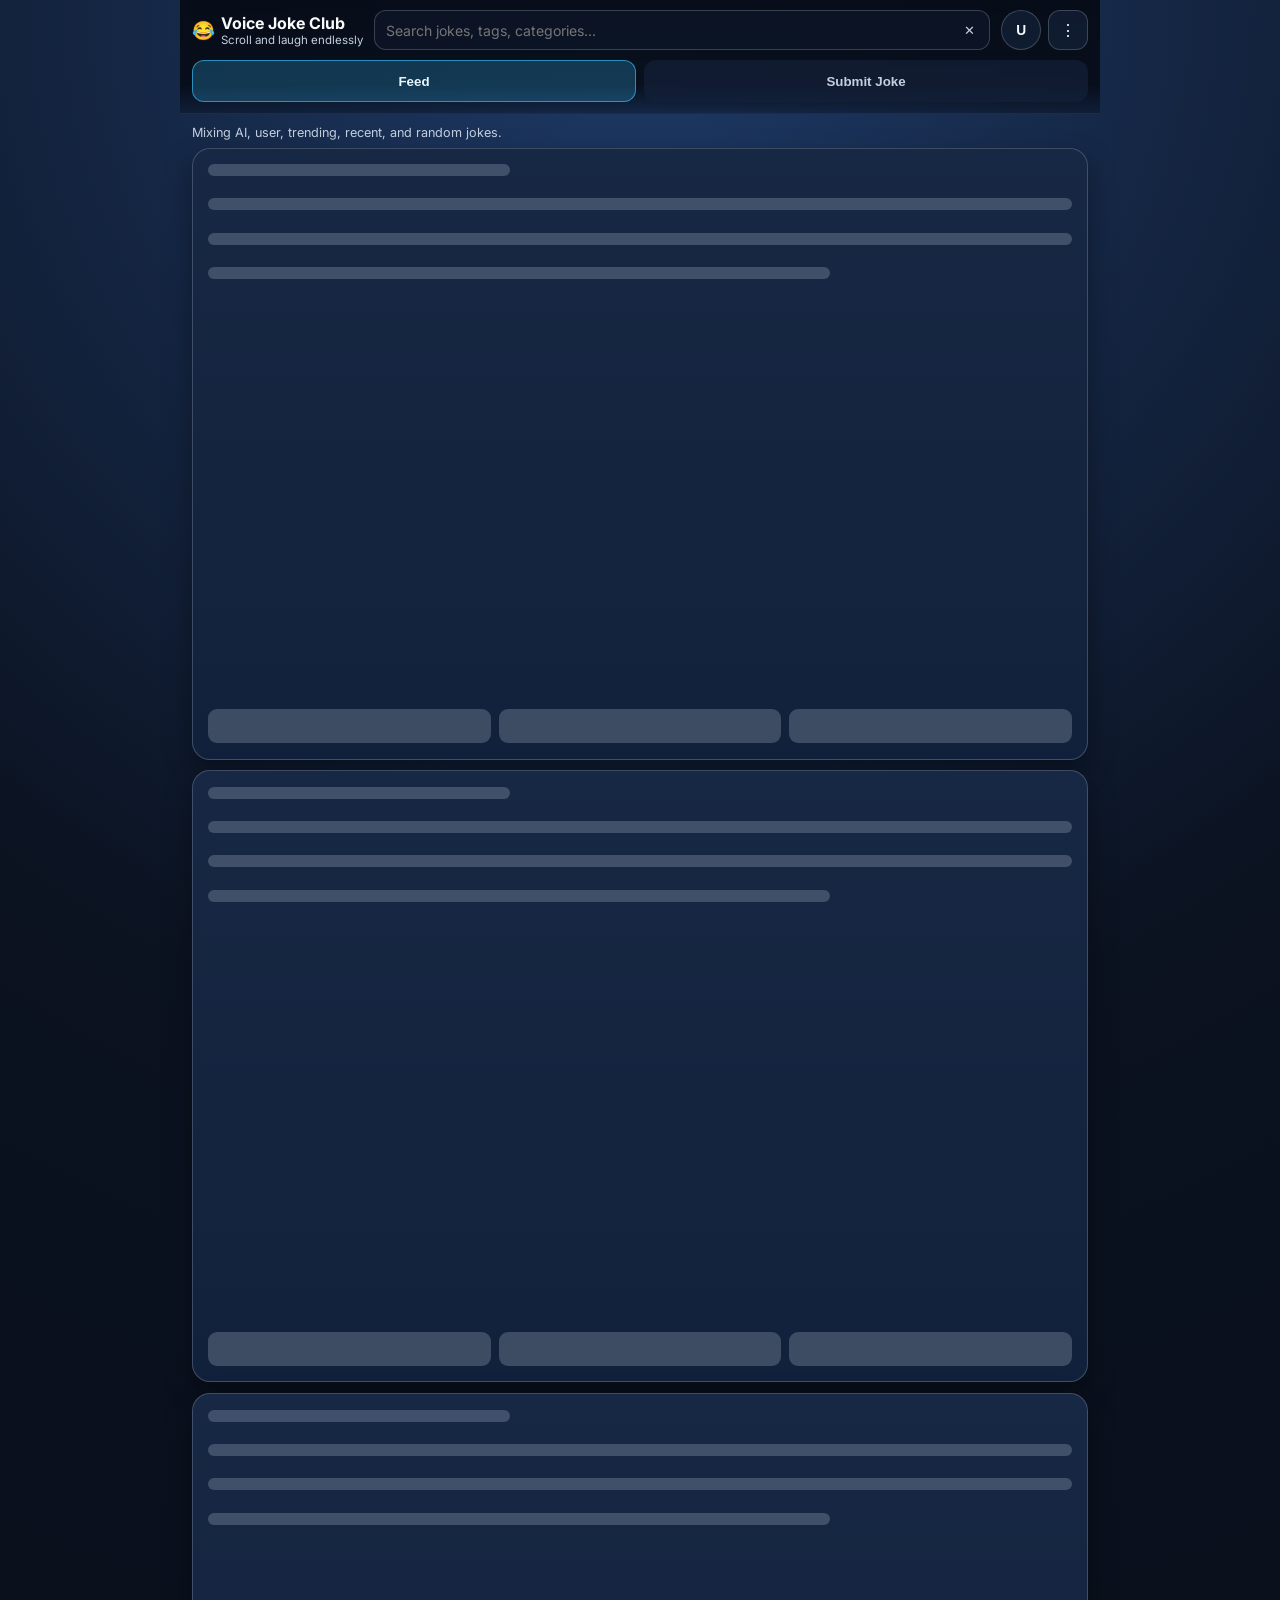
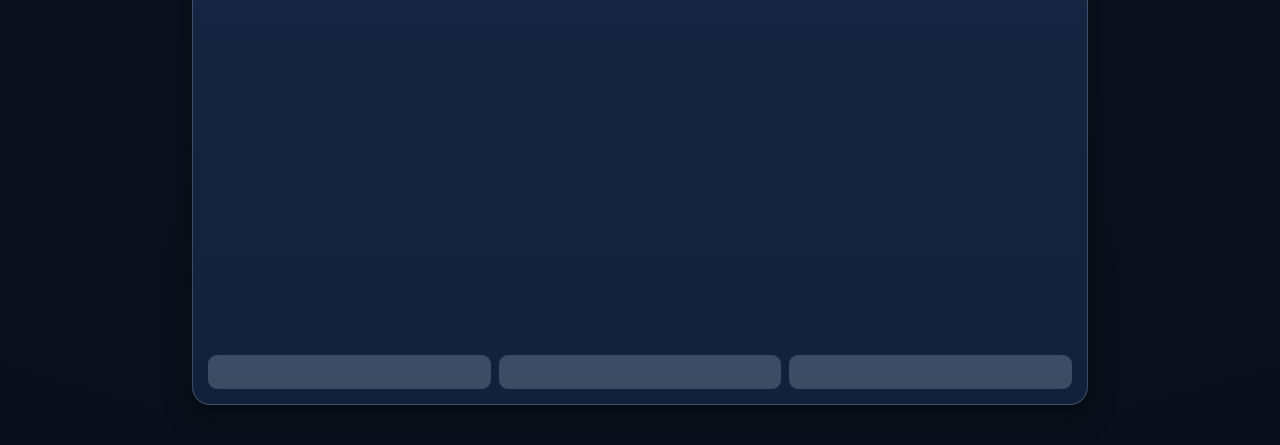
==== commit 930d333f: "Refine mobile app UX with profile dropdown and i18n Co-authored-by: salimseydou-max <salimseydou-max" ====
--- a/index.html
+++ b/index.html
@@ -45,6 +45,7 @@
             data-global-search-input
             class="global-search-input"
             type="search"
+            data-i18n-placeholder="search.placeholder"
             placeholder="Search jokes, tags, categories..."
             autocomplete="off"
           />
@@ -53,44 +54,89 @@
           </button>
         </div>
 
-        <button
-          class="icon-button menu-toggle"
-          data-overflow-menu-toggle
-          aria-label="Open app menu"
-          aria-expanded="false"
-        >
-          <span aria-hidden="true">⋮</span>
-        </button>
+        <div class="toolbar-actions">
+          <button
+            class="profile-circle-button"
+            data-profile-menu-toggle
+            aria-label="Open profile menu"
+            aria-expanded="false"
+            type="button"
+          >
+            <img class="profile-circle-avatar" data-header-profile-avatar alt="Profile" hidden />
+            <span class="profile-circle-initial" data-header-profile-initial>U</span>
+          </button>
+          <button
+            class="icon-button menu-toggle"
+            data-overflow-menu-toggle
+            aria-label="Open app menu"
+            aria-expanded="false"
+            type="button"
+          >
+            <span aria-hidden="true">⋮</span>
+          </button>
+        </div>
       </div>
 
       <nav class="primary-tabs" aria-label="Primary app sections">
-        <button class="tab-button is-active" data-tab-route="/feed" type="button">Feed</button>
-        <button class="tab-button" data-tab-route="/submit" type="button">Submit Joke</button>
+        <button class="tab-button is-active" data-tab-route="/feed" type="button" data-i18n="nav.feed">Feed</button>
+        <button class="tab-button" data-tab-route="/submit" type="button" data-i18n="nav.submit">Submit Joke</button>
       </nav>
+
+      <section class="profile-menu" data-profile-menu hidden>
+        <div class="overflow-menu-header">
+          <strong data-i18n="menu.profile">Profile</strong>
+          <button type="button" class="text-button" data-profile-menu-close data-i18n="common.close">Close</button>
+        </div>
+        <div class="profile-menu-list">
+          <button class="menu-item" data-profile-route="/profile" type="button" data-i18n="menu.profile">
+            Profile
+          </button>
+          <button class="menu-item" data-profile-action="edit-info" type="button" data-i18n="menu.editInfo">
+            Edit Info
+          </button>
+          <button class="menu-item" data-profile-route="/settings" type="button" data-i18n="menu.settings">
+            Settings
+          </button>
+          <button class="menu-item" data-profile-route="/notifications" type="button">
+            <span data-i18n="menu.notifications">Notifications</span>
+            <span class="menu-alert-badge" data-profile-alert-badge hidden>0</span>
+          </button>
+          <button class="menu-item" data-profile-action="logout" type="button" data-i18n="menu.logout">
+            Log Out
+          </button>
+        </div>
+      </section>
 
       <section class="overflow-menu" data-overflow-menu hidden>
         <div class="overflow-menu-header">
           <strong>Menu</strong>
-          <button type="button" class="text-button" data-overflow-menu-close>Close</button>
+          <button type="button" class="text-button" data-overflow-menu-close data-i18n="common.close">Close</button>
         </div>
         <div class="overflow-menu-list">
-          <button class="menu-item" data-menu-route="/profile" type="button">Profile</button>
-          <button class="menu-item" data-menu-route="/settings" type="button">Settings</button>
-          <button class="menu-item" data-menu-route="/notifications" type="button">
-            Alerts / Notifications
-            <span class="menu-alert-badge" data-menu-alert-badge hidden>0</span>
-          </button>
-          <button class="menu-item" data-menu-route="/about" type="button">About / Creator</button>
-          <button class="menu-item" data-menu-route="/privacy" type="button">Privacy policy</button>
-          <button class="menu-item" data-menu-route="/help" type="button">Help center</button>
-          <button class="menu-item" data-menu-route="/contact" type="button">Contact support</button>
+          <button class="menu-item" data-menu-route="/about" type="button" data-i18n="menu.about">
+            About / Creator
+          </button>
+          <button class="menu-item" data-menu-route="/privacy" type="button" data-i18n="menu.privacy">
+            Privacy policy
+          </button>
+          <button class="menu-item" data-menu-route="/help" type="button" data-i18n="menu.help">
+            Help center
+          </button>
+          <button class="menu-item" data-menu-route="/settings" type="button" data-i18n="menu.social">
+            Social links
+          </button>
+          <button class="menu-item" data-menu-route="/contact" type="button" data-i18n="menu.contact">
+            Contact support
+          </button>
         </div>
       </section>
     </header>
 
     <main class="app-main" id="app-main">
       <section class="app-view is-active" data-view="/feed" aria-label="Joke feed section">
-        <p class="feed-search-meta" data-feed-search-meta></p>
+        <p class="feed-search-meta" data-feed-search-meta data-i18n="search.meta.default">
+          Mixing AI, user, trending, recent, and random jokes.
+        </p>
         <div class="feed-list" data-feed-list aria-live="polite"></div>
         <div class="skeleton-host" data-feed-skeleton hidden></div>
         <div class="feed-loading" data-feed-loading hidden>
@@ -156,50 +202,69 @@
         <article class="section-card" data-profile-auth-card>
           <h2 class="section-title">Sign in or create account</h2>
           <p class="section-copy">
-            Sign up with email/password and phone number. Verify email or phone before account creation.
-            Optional Google login is available.
-          </p>
-          <div class="profile-auth-grid">
-            <form class="mini-form" data-profile-login-form>
-              <h3 class="mini-form-title">Log in</h3>
-              <input class="form-input" type="text" name="identifier" placeholder="Email or phone" required />
-              <input class="form-input" type="password" name="password" placeholder="Password" required />
-              <button class="submit-button" type="submit">Log in</button>
-              <button class="text-button" type="button" data-profile-google-login>Continue with Google</button>
-            </form>
-
-            <form class="mini-form" data-profile-signup-form>
-              <h3 class="mini-form-title">Create account</h3>
-              <input class="form-input" type="text" name="username" placeholder="Username" required />
-              <input class="form-input" type="email" name="email" placeholder="Email" required />
-              <input class="form-input" type="tel" name="phoneNumber" placeholder="Phone number" required />
-              <input class="form-input" type="password" name="password" placeholder="Password" required />
-              <label class="field-label">
-                Optional profile picture
-                <input class="form-input" type="file" name="avatar" accept="image/png,image/jpeg,image/webp" />
-              </label>
-
-              <div class="verification-box">
-                <div class="verification-actions">
-                  <button class="text-button" type="button" data-signup-send-email-code>Verify email</button>
-                  <button class="text-button" type="button" data-signup-send-phone-code>Verify phone</button>
-                </div>
-                <div class="verification-inline">
-                  <select class="form-select" data-signup-verification-target>
-                    <option value="email">Email code</option>
-                    <option value="phone">Phone code</option>
-                  </select>
-                  <input class="form-input" data-signup-verification-code type="text" placeholder="Enter 6-digit code" />
-                  <button class="submit-button" type="button" data-signup-verify-code>Confirm</button>
-                </div>
-                <p class="verification-status" data-signup-verification-status>
-                  Verify at least email or phone before creating the account.
-                </p>
+            Quick sign-in and sign-up forms. Verification code uses SMS when phone is provided, otherwise email.
+          </p>
+          <div class="auth-switcher" role="tablist" aria-label="Authentication mode">
+            <button
+              class="auth-switch-button is-active"
+              type="button"
+              role="tab"
+              aria-selected="true"
+              data-auth-mode-button="signin"
+              data-i18n="profile.signIn"
+            >
+              Sign in
+            </button>
+            <button
+              class="auth-switch-button"
+              type="button"
+              role="tab"
+              aria-selected="false"
+              data-auth-mode-button="signup"
+              data-i18n="profile.signUp"
+            >
+              Create account
+            </button>
+          </div>
+
+          <form class="mini-form auth-pane is-active" data-profile-login-form data-auth-panel="signin">
+            <input class="form-input" type="text" name="identifier" placeholder="Email or phone" required />
+            <input class="form-input" type="password" name="password" placeholder="Password" required />
+            <button class="submit-button" type="submit" data-i18n="profile.signIn">Sign in</button>
+            <button class="text-button" type="button" data-profile-google-login data-i18n="auth.google">
+              Continue with Google
+            </button>
+          </form>
+
+          <form class="mini-form auth-pane" data-profile-signup-form data-auth-panel="signup" hidden>
+            <input class="form-input" type="text" name="username" placeholder="Username" required />
+            <input class="form-input" type="email" name="email" placeholder="Email (or phone only)" />
+            <input class="form-input" type="tel" name="phoneNumber" placeholder="Phone number" />
+            <input class="form-input" type="password" name="password" placeholder="Password" required />
+            <label class="field-label">
+              Preferred language
+              <select class="form-select" name="language" data-signup-language required></select>
+            </label>
+            <label class="field-label">
+              Optional profile picture
+              <input class="form-input" type="file" name="avatar" accept="image/png,image/jpeg,image/webp" />
+            </label>
+
+            <div class="verification-box">
+              <div class="verification-actions">
+                <button class="text-button" type="button" data-signup-send-code>Send verification code</button>
               </div>
-
-              <button class="submit-button" type="submit">Create account</button>
-            </form>
-          </div>
+              <div class="verification-inline">
+                <input class="form-input" data-signup-verification-code type="text" placeholder="Enter 6-digit code" />
+                <button class="submit-button" type="button" data-signup-verify-code>Confirm</button>
+              </div>
+              <p class="verification-status" data-signup-verification-status>
+                Verify at least email or phone before creating the account.
+              </p>
+            </div>
+
+            <button class="submit-button" type="submit" data-i18n="profile.signUp">Create account</button>
+          </form>
         </article>
 
         <article class="section-card" data-profile-account-card hidden>
@@ -217,7 +282,12 @@
           <form class="mini-form" data-profile-edit-form>
             <h3 class="mini-form-title">Edit account</h3>
             <input class="form-input" type="text" name="displayName" placeholder="Display name" required />
+            <input class="form-input" type="email" name="email" placeholder="Email" disabled />
             <input class="form-input" type="text" name="phoneNumber" placeholder="Phone number" />
+            <label class="field-label">
+              Language
+              <select class="form-select" name="language" data-profile-language></select>
+            </label>
             <label class="field-label">
               Update profile picture
               <input class="form-input" type="file" name="avatar" accept="image/png,image/jpeg,image/webp" />
@@ -248,7 +318,7 @@
 
       <section class="app-view" data-view="/settings" hidden aria-label="Settings section">
         <article class="section-card">
-          <h2 class="section-title">Settings</h2>
+          <h2 class="section-title" data-i18n="settings.title">Settings</h2>
           <p class="section-copy">
             Centralized preferences for notifications, appearance, privacy, social links, and account management.
           </p>
@@ -269,6 +339,10 @@
           <form class="settings-form" data-settings-form>
             <div class="settings-group">
               <h3>Appearance</h3>
+              <label class="field-label">
+                <span data-i18n="settings.language">Language</span>
+                <select name="language" class="form-select"></select>
+              </label>
               <label class="field-label">
                 Theme
                 <select name="theme" class="form-select">
@@ -316,8 +390,10 @@
             </div>
 
             <div class="submit-footer">
-              <button class="text-button" type="button" data-settings-reset>Reset</button>
-              <button class="submit-button" type="submit" data-settings-save>Save settings</button>
+              <button class="text-button" type="button" data-settings-reset data-i18n="common.reset">Reset</button>
+              <button class="submit-button" type="submit" data-settings-save data-i18n="common.save">
+                Save settings
+              </button>
             </div>
           </form>
         </article>
--- a/app/styles/app.css
+++ b/app/styles/app.css
@@ -107,6 +107,12 @@
   gap: 0.55rem;
 }
 
+.toolbar-actions {
+  display: inline-flex;
+  align-items: center;
+  gap: 0.42rem;
+}
+
 .brand-block {
   display: inline-flex;
   align-items: center;
@@ -179,6 +185,36 @@
   cursor: pointer;
 }
 
+.profile-circle-button {
+  width: 40px;
+  height: 40px;
+  border-radius: 999px;
+  border: 1px solid var(--border);
+  background: rgba(20, 33, 58, 0.7);
+  color: var(--text);
+  display: inline-flex;
+  align-items: center;
+  justify-content: center;
+  padding: 0;
+  cursor: pointer;
+  overflow: hidden;
+}
+
+html[data-theme="light"] .profile-circle-button {
+  background: rgba(255, 255, 255, 0.88);
+}
+
+.profile-circle-avatar {
+  width: 100%;
+  height: 100%;
+  object-fit: cover;
+}
+
+.profile-circle-initial {
+  font-size: 0.86rem;
+  font-weight: 700;
+}
+
 html[data-theme="light"] .icon-button {
   background: rgba(255, 255, 255, 0.88);
 }
@@ -215,7 +251,8 @@
   color: #0c4a6e;
 }
 
-.overflow-menu {
+.overflow-menu,
+.profile-menu {
   position: absolute;
   top: calc(100% + 6px);
   right: 0.75rem;
@@ -229,8 +266,13 @@
   padding: 0.56rem;
 }
 
-html[data-theme="light"] .overflow-menu {
+html[data-theme="light"] .overflow-menu,
+html[data-theme="light"] .profile-menu {
   background: rgba(255, 255, 255, 0.99);
+}
+
+.profile-menu {
+  right: 3.5rem;
 }
 
 .overflow-menu-header {
@@ -242,6 +284,11 @@
 }
 
 .overflow-menu-list {
+  display: grid;
+  gap: 0.35rem;
+}
+
+.profile-menu-list {
   display: grid;
   gap: 0.35rem;
 }
@@ -313,7 +360,7 @@
 .feed-list {
   display: grid;
   gap: 0.7rem;
-  scroll-snap-type: y proximity;
+  scroll-snap-type: y mandatory;
 }
 
 .joke-card {
@@ -322,7 +369,7 @@
   background: linear-gradient(180deg, #172844, #12213b);
   box-shadow: var(--shadow);
   padding: 0.86rem;
-  min-height: min(74vh, 560px);
+  min-height: calc(100svh - 220px);
   display: flex;
   flex-direction: column;
   gap: 0.8rem;
@@ -371,7 +418,7 @@
 
 .joke-footer-main {
   display: flex;
-  align-items: center;
+  align-items: flex-end;
   justify-content: space-between;
   gap: 0.6rem;
   flex-wrap: wrap;
@@ -383,6 +430,11 @@
   align-items: center;
   gap: 0.42rem;
   flex-wrap: wrap;
+}
+
+.joke-tools {
+  margin-left: auto;
+  justify-content: flex-end;
 }
 
 .compact-button,
@@ -662,6 +714,38 @@
   display: grid;
   gap: 0.64rem;
   margin-top: 0.68rem;
+}
+
+.auth-switcher {
+  margin-top: 0.65rem;
+  display: grid;
+  grid-template-columns: repeat(2, minmax(0, 1fr));
+  gap: 0.42rem;
+}
+
+.auth-switch-button {
+  min-height: 38px;
+  border-radius: 11px;
+  border: 1px solid var(--border);
+  background: rgba(10, 18, 33, 0.66);
+  color: var(--muted);
+  font: inherit;
+  font-weight: 600;
+  cursor: pointer;
+}
+
+html[data-theme="light"] .auth-switch-button {
+  background: #ffffff;
+}
+
+.auth-switch-button.is-active {
+  color: var(--text);
+  border-color: rgba(56, 189, 248, 0.72);
+  background: rgba(56, 189, 248, 0.2);
+}
+
+.auth-pane {
+  margin-top: 0.65rem;
 }
 
 .submit-textarea {
@@ -960,7 +1044,7 @@
   }
 
   .joke-card {
-    min-height: min(64vh, 580px);
+    min-height: min(68vh, 620px);
     padding: 0.95rem;
   }
 
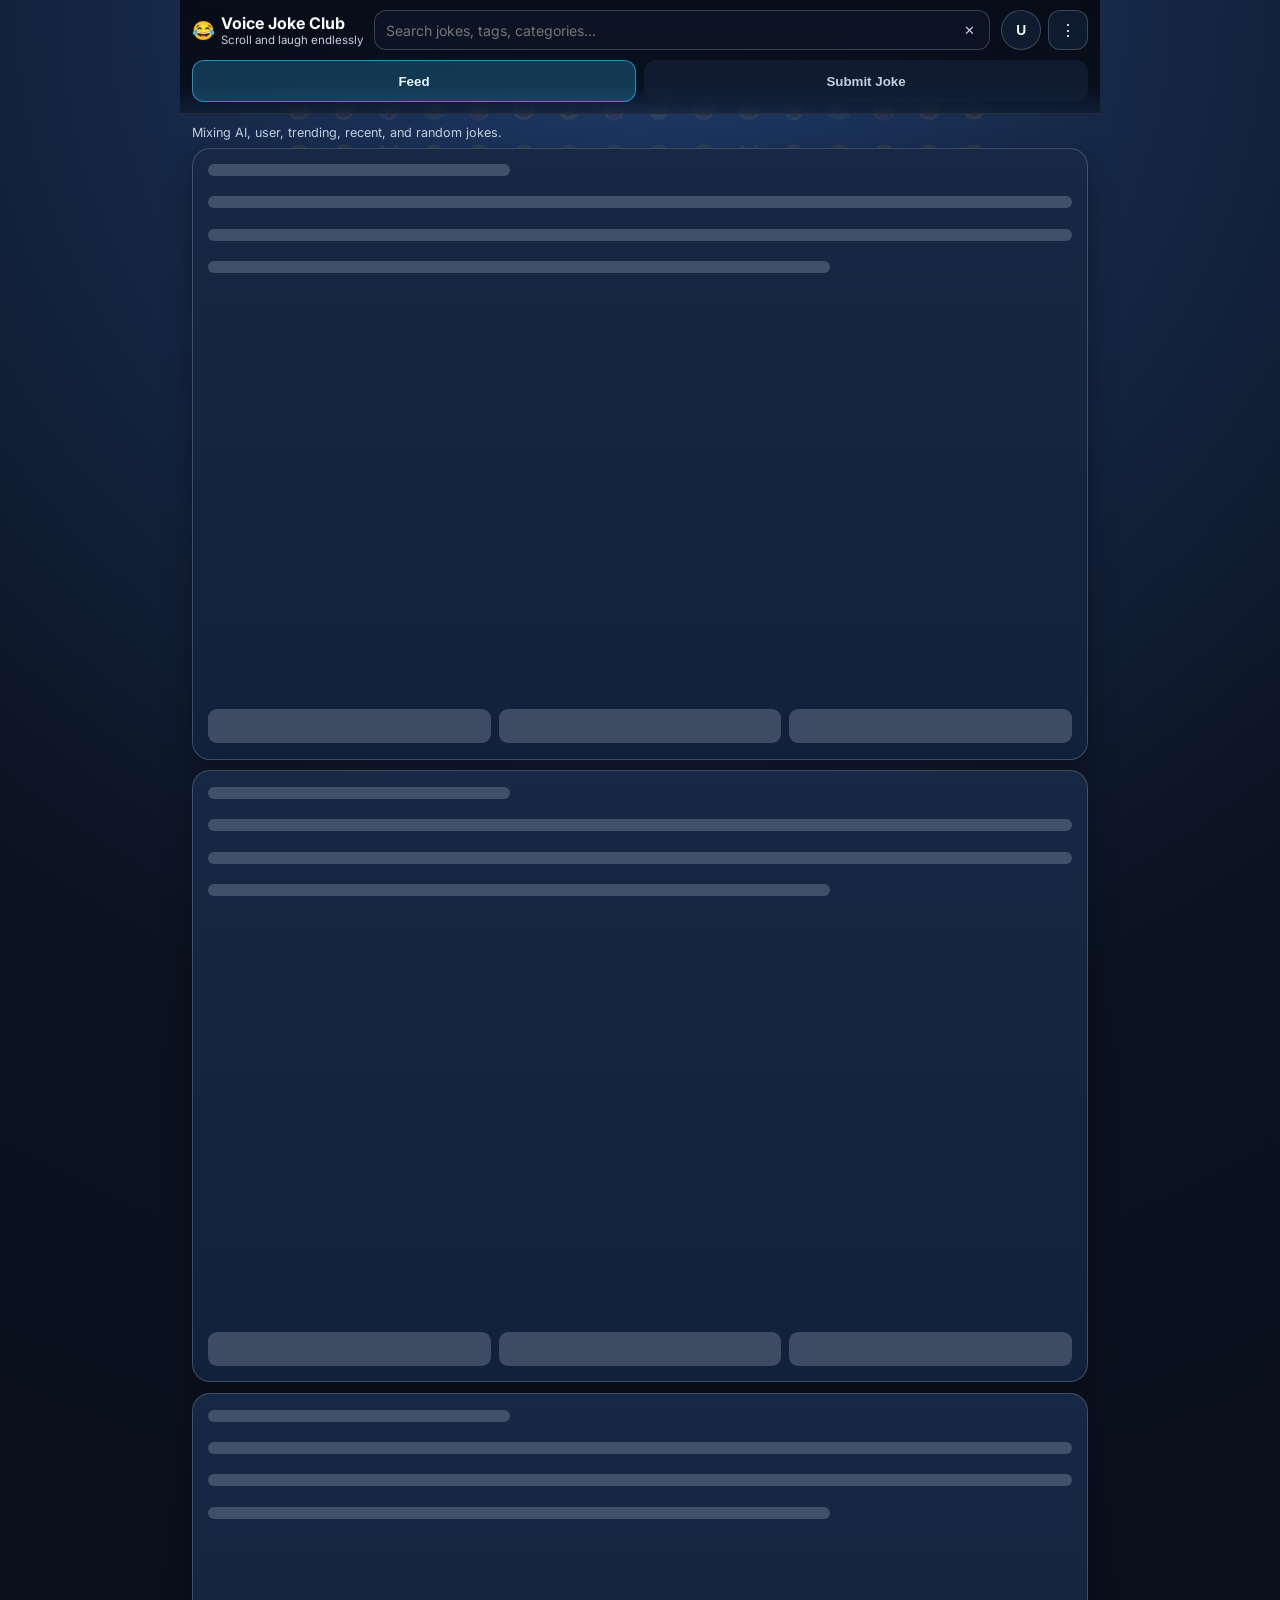
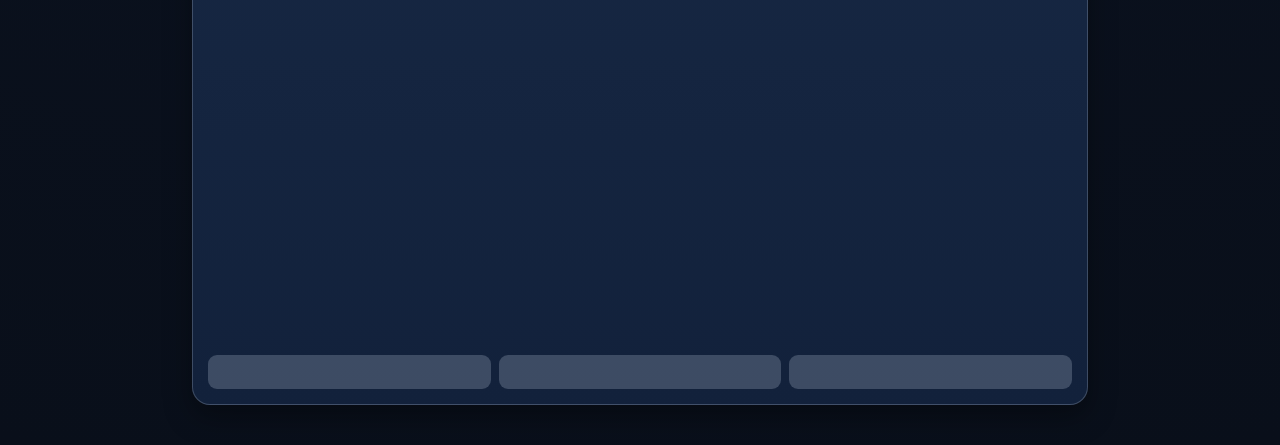
==== commit 11c272e3: "Persist theme and simplify email auth with branded image export Co-authored-by: salimseydou-max <sal" ====
--- a/index.html
+++ b/index.html
@@ -24,6 +24,30 @@
     rel="stylesheet"
     href="https://fonts.googleapis.com/css2?family=Inter:wght@400;500;600;700&display=swap"
   />
+  <script>
+    (function () {
+      try {
+        var raw = localStorage.getItem("vjc.preferences.v1");
+        if (!raw) {
+          return;
+        }
+        var parsed = JSON.parse(raw) || {};
+        var theme = String((parsed.appearance && parsed.appearance.theme) || "").toLowerCase();
+        var resolved = theme;
+        if (theme === "system") {
+          resolved =
+            window.matchMedia && window.matchMedia("(prefers-color-scheme: light)").matches
+              ? "light"
+              : "dark";
+        }
+        var normalized = resolved === "light" ? "light" : "dark";
+        document.documentElement.setAttribute("data-theme", normalized);
+        document.documentElement.style.colorScheme = normalized;
+      } catch (error) {
+        // Keep first paint resilient if localStorage is unavailable.
+      }
+    })();
+  </script>
   <link rel="stylesheet" href="/app/styles/app.css" />
 </head>
 <body>
@@ -202,7 +226,7 @@
         <article class="section-card" data-profile-auth-card>
           <h2 class="section-title">Sign in or create account</h2>
           <p class="section-copy">
-            Quick sign-in and sign-up forms. Verification code uses SMS when phone is provided, otherwise email.
+            Quick sign-in and sign-up forms using email and password.
           </p>
           <div class="auth-switcher" role="tablist" aria-label="Authentication mode">
             <button
@@ -228,7 +252,7 @@
           </div>
 
           <form class="mini-form auth-pane is-active" data-profile-login-form data-auth-panel="signin">
-            <input class="form-input" type="text" name="identifier" placeholder="Email or phone" required />
+            <input class="form-input" type="email" name="identifier" placeholder="Email" required />
             <input class="form-input" type="password" name="password" placeholder="Password" required />
             <button class="submit-button" type="submit" data-i18n="profile.signIn">Sign in</button>
             <button class="text-button" type="button" data-profile-google-login data-i18n="auth.google">
@@ -238,8 +262,7 @@
 
           <form class="mini-form auth-pane" data-profile-signup-form data-auth-panel="signup" hidden>
             <input class="form-input" type="text" name="username" placeholder="Username" required />
-            <input class="form-input" type="email" name="email" placeholder="Email (or phone only)" />
-            <input class="form-input" type="tel" name="phoneNumber" placeholder="Phone number" />
+            <input class="form-input" type="email" name="email" placeholder="Email" required />
             <input class="form-input" type="password" name="password" placeholder="Password" required />
             <label class="field-label">
               Preferred language
@@ -249,19 +272,6 @@
               Optional profile picture
               <input class="form-input" type="file" name="avatar" accept="image/png,image/jpeg,image/webp" />
             </label>
-
-            <div class="verification-box">
-              <div class="verification-actions">
-                <button class="text-button" type="button" data-signup-send-code>Send verification code</button>
-              </div>
-              <div class="verification-inline">
-                <input class="form-input" data-signup-verification-code type="text" placeholder="Enter 6-digit code" />
-                <button class="submit-button" type="button" data-signup-verify-code>Confirm</button>
-              </div>
-              <p class="verification-status" data-signup-verification-status>
-                Verify at least email or phone before creating the account.
-              </p>
-            </div>
 
             <button class="submit-button" type="submit" data-i18n="profile.signUp">Create account</button>
           </form>
--- a/app/styles/app.css
+++ b/app/styles/app.css
@@ -13,6 +13,7 @@
   --safe-top: env(safe-area-inset-top, 0px);
   --safe-bottom: env(safe-area-inset-bottom, 0px);
   --shadow: 0 12px 28px rgba(0, 0, 0, 0.34);
+  --page-gradient: radial-gradient(circle at top, #1e3a67 0%, #0b1220 50%, #090f1a 100%);
 }
 
 html[data-theme="light"] {
@@ -26,6 +27,7 @@
   --accent-strong: #0369a1;
   --border: rgba(15, 23, 42, 0.15);
   --shadow: 0 10px 24px rgba(15, 23, 42, 0.12);
+  --page-gradient: radial-gradient(circle at top, #dbeafe 0%, #eef2ff 50%, #e2e8f0 100%);
 }
 
 * {
@@ -37,17 +39,37 @@
   margin: 0;
   min-height: 100%;
   font-family: "Inter", "Segoe UI", Roboto, Arial, sans-serif;
-  background: radial-gradient(circle at top, #1e3a67 0%, #0b1220 50%, #090f1a 100%);
+  background: var(--page-gradient);
   color: var(--text);
 }
 
-html[data-theme="light"] body {
-  background: radial-gradient(circle at top, #dbeafe 0%, #eef2ff 50%, #e2e8f0 100%);
-}
-
 body {
+  position: relative;
   display: flex;
   justify-content: center;
+}
+
+body::before {
+  content:
+    "😂 🤣 😹 😜 😆 😎 🤪 😁 😂 🤣 😹 😜 😆 😎 🤪 😁\A"
+    "😄 🤣 😍 😂 😹 😜 😆 😎 🤪 😁 😄 🤣 😍 😂 😹 😜\A"
+    "🤩 😂 🤣 😹 😜 😆 😎 🤪 😁 🤩 😂 🤣 😹 😜 😆 😎\A"
+    "😂 🤣 😹 😜 😆 😎 🤪 😁 😂 🤣 😹 😜 😆 😎 🤪 😁\A"
+    "😄 🤣 😍 😂 😹 😜 😆 😎 🤪 😁 😄 🤣 😍 😂 😹 😜";
+  position: fixed;
+  inset: 0;
+  z-index: 0;
+  pointer-events: none;
+  white-space: pre;
+  line-height: 2.3;
+  font-size: 1.2rem;
+  letter-spacing: 0.5rem;
+  opacity: 0.08;
+  text-align: center;
+}
+
+html[data-theme="light"] body::before {
+  opacity: 0.1;
 }
 
 a {
@@ -70,6 +92,8 @@
 }
 
 .app-shell {
+  position: relative;
+  z-index: 1;
   width: 100%;
   max-width: 920px;
   min-height: 100vh;
@@ -272,7 +296,7 @@
 }
 
 .profile-menu {
-  right: 3.5rem;
+  right: 0.75rem;
 }
 
 .overflow-menu-header {
@@ -372,7 +396,7 @@
   min-height: calc(100svh - 220px);
   display: flex;
   flex-direction: column;
-  gap: 0.8rem;
+  gap: 0.68rem;
   scroll-snap-align: start;
 }
 
@@ -406,7 +430,7 @@
 .joke-text {
   margin: 0;
   font-size: clamp(1.02rem, 1.25vw + 0.92rem, 1.36rem);
-  line-height: 1.55;
+  line-height: 1.38;
   white-space: pre-line;
 }
 
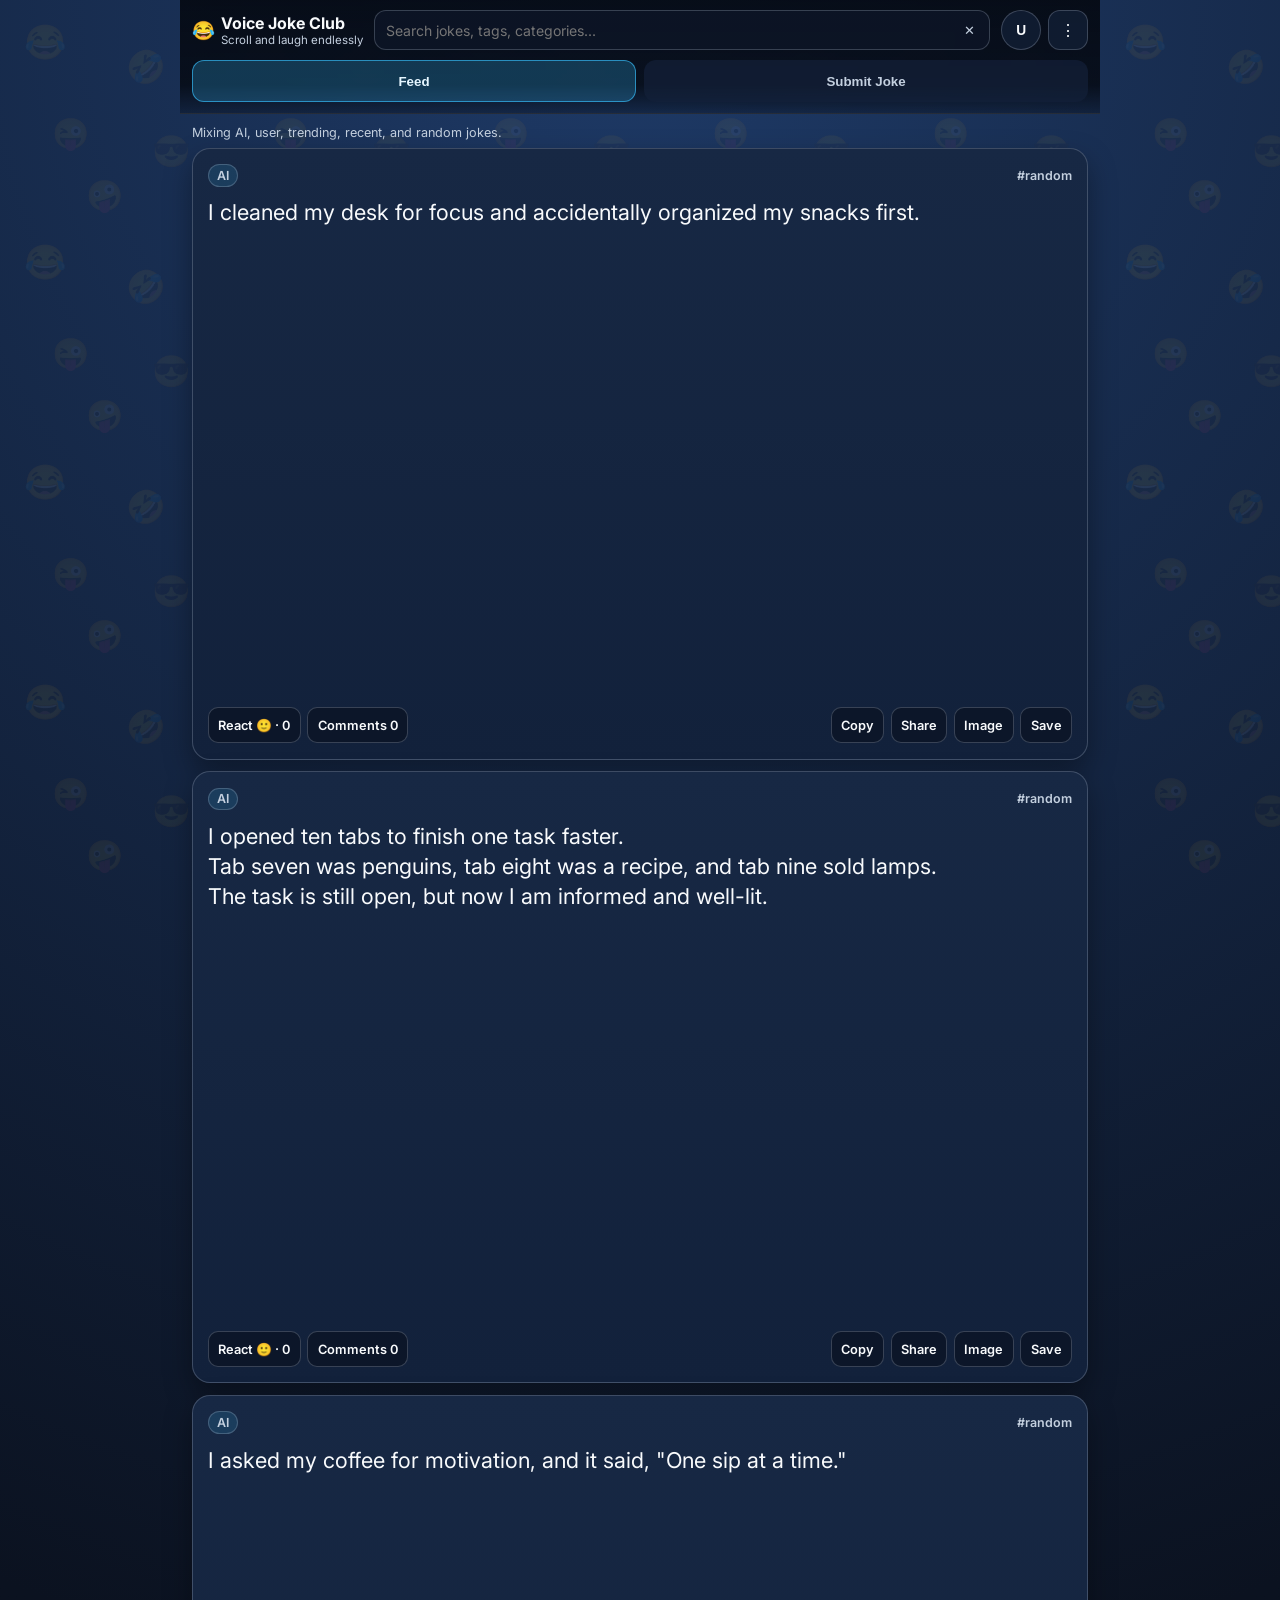
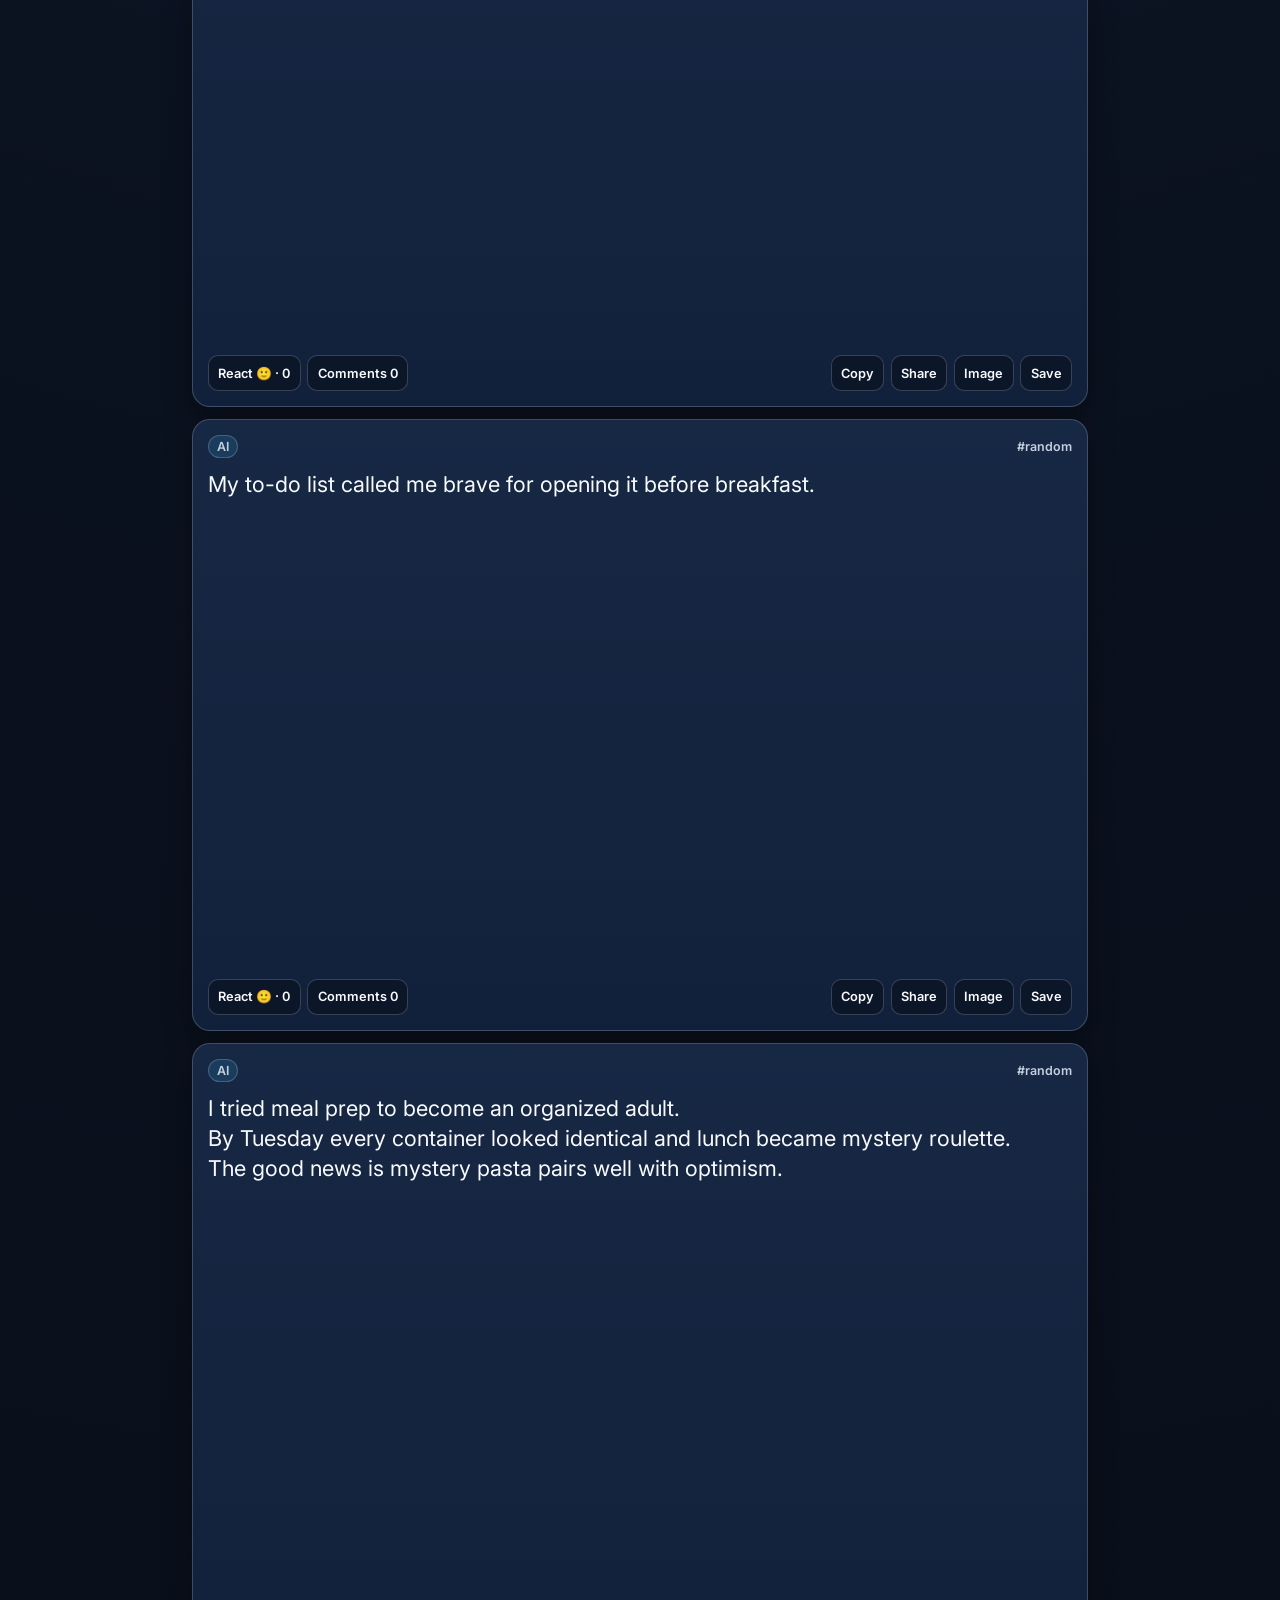
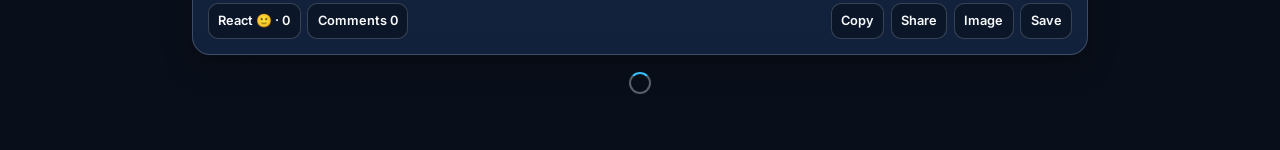
==== commit b842740c: "Fix feed loading deadlocks and harden joke fetch resilience Co-authored-by: salimseydou-max <salimse" ====
--- a/index.html
+++ b/index.html
@@ -52,6 +52,7 @@
 </head>
 <body>
   <div class="app-shell">
+    <h1 class="sr-only">Voice Joke Club</h1>
     <header class="app-header" aria-label="Voice Joke Club header">
       <div class="top-toolbar">
         <div class="brand-block" role="img" aria-label="Voice Joke Club">
@@ -161,10 +162,11 @@
         <p class="feed-search-meta" data-feed-search-meta data-i18n="search.meta.default">
           Mixing AI, user, trending, recent, and random jokes.
         </p>
-        <div class="feed-list" data-feed-list aria-live="polite"></div>
+        <div class="feed-list" data-feed-list aria-live="polite" role="feed" aria-busy="false"></div>
         <div class="skeleton-host" data-feed-skeleton hidden></div>
-        <div class="feed-loading" data-feed-loading hidden>
-          <div class="spinner" aria-label="Loading more jokes" role="status"></div>
+        <div class="feed-loading" data-feed-loading hidden role="status" aria-live="polite">
+          <span class="sr-only">Loading more jokes</span>
+          <div class="spinner" aria-hidden="true"></div>
         </div>
         <div class="feed-empty" data-feed-empty hidden>
           No jokes found. Try a different search keyword or keep scrolling for fresh content.
--- a/app/styles/app.css
+++ b/app/styles/app.css
@@ -47,29 +47,25 @@
   position: relative;
   display: flex;
   justify-content: center;
+  min-height: 100vh;
+  width: 100%;
+  overflow-x: hidden;
 }
 
 body::before {
-  content:
-    "😂 🤣 😹 😜 😆 😎 🤪 😁 😂 🤣 😹 😜 😆 😎 🤪 😁\A"
-    "😄 🤣 😍 😂 😹 😜 😆 😎 🤪 😁 😄 🤣 😍 😂 😹 😜\A"
-    "🤩 😂 🤣 😹 😜 😆 😎 🤪 😁 🤩 😂 🤣 😹 😜 😆 😎\A"
-    "😂 🤣 😹 😜 😆 😎 🤪 😁 😂 🤣 😹 😜 😆 😎 🤪 😁\A"
-    "😄 🤣 😍 😂 😹 😜 😆 😎 🤪 😁 😄 🤣 😍 😂 😹 😜";
+  content: "";
   position: fixed;
   inset: 0;
   z-index: 0;
   pointer-events: none;
-  white-space: pre;
-  line-height: 2.3;
-  font-size: 1.2rem;
-  letter-spacing: 0.5rem;
-  opacity: 0.08;
-  text-align: center;
+  background-repeat: repeat;
+  background-size: 220px 220px;
+  background-image: url("data:image/svg+xml,%3Csvg xmlns='http://www.w3.org/2000/svg' width='220' height='220' viewBox='0 0 220 220'%3E%3Ctext x='24' y='54' font-size='34' fill='%23ffffff' fill-opacity='0.42'%3E%26%23x1F602%3B%3C/text%3E%3Ctext x='126' y='78' font-size='32' fill='%23ffffff' fill-opacity='0.38'%3E%26%23x1F923%3B%3C/text%3E%3Ctext x='52' y='144' font-size='30' fill='%23ffffff' fill-opacity='0.36'%3E%26%23x1F61C%3B%3C/text%3E%3Ctext x='152' y='162' font-size='31' fill='%23ffffff' fill-opacity='0.35'%3E%26%23x1F60E%3B%3C/text%3E%3Ctext x='86' y='206' font-size='30' fill='%23ffffff' fill-opacity='0.37'%3E%26%23x1F92A%3B%3C/text%3E%3C/svg%3E");
+  opacity: 0.16;
 }
 
 html[data-theme="light"] body::before {
-  opacity: 0.1;
+  opacity: 0.19;
 }
 
 a {
